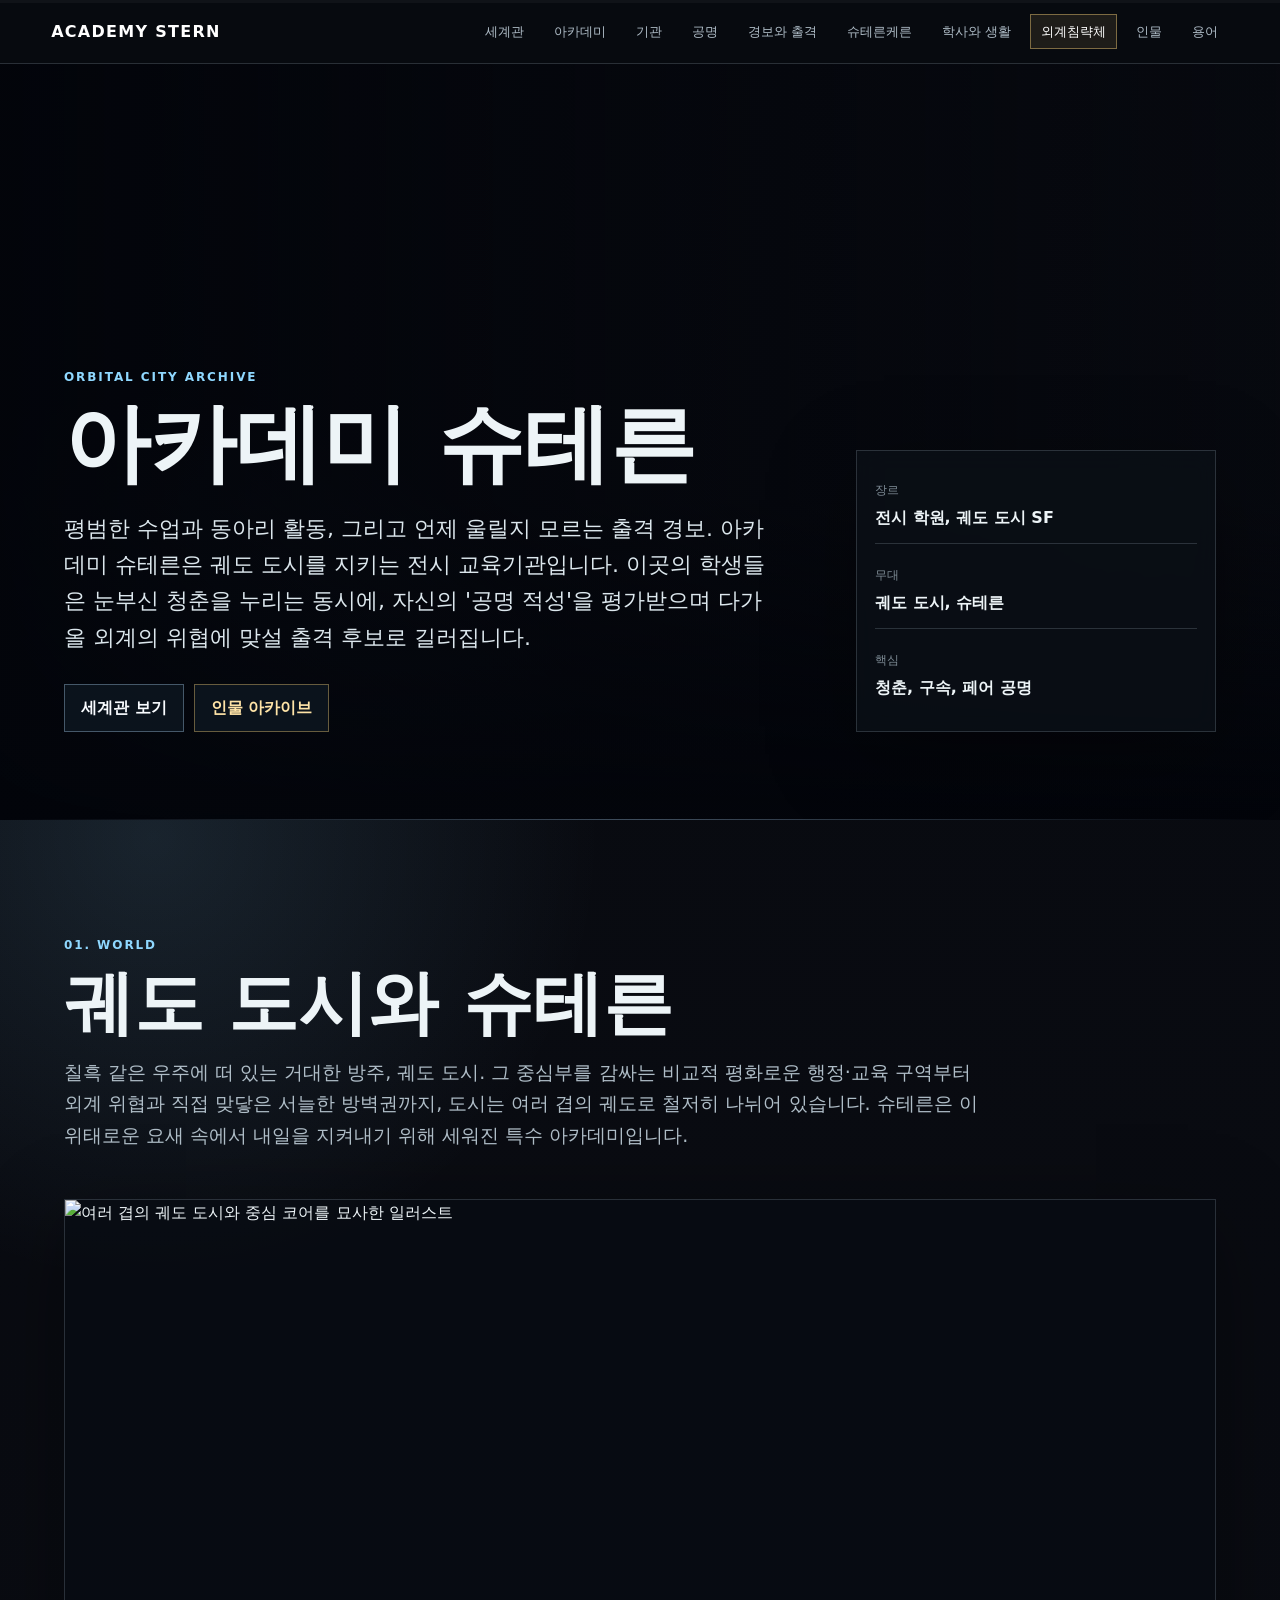
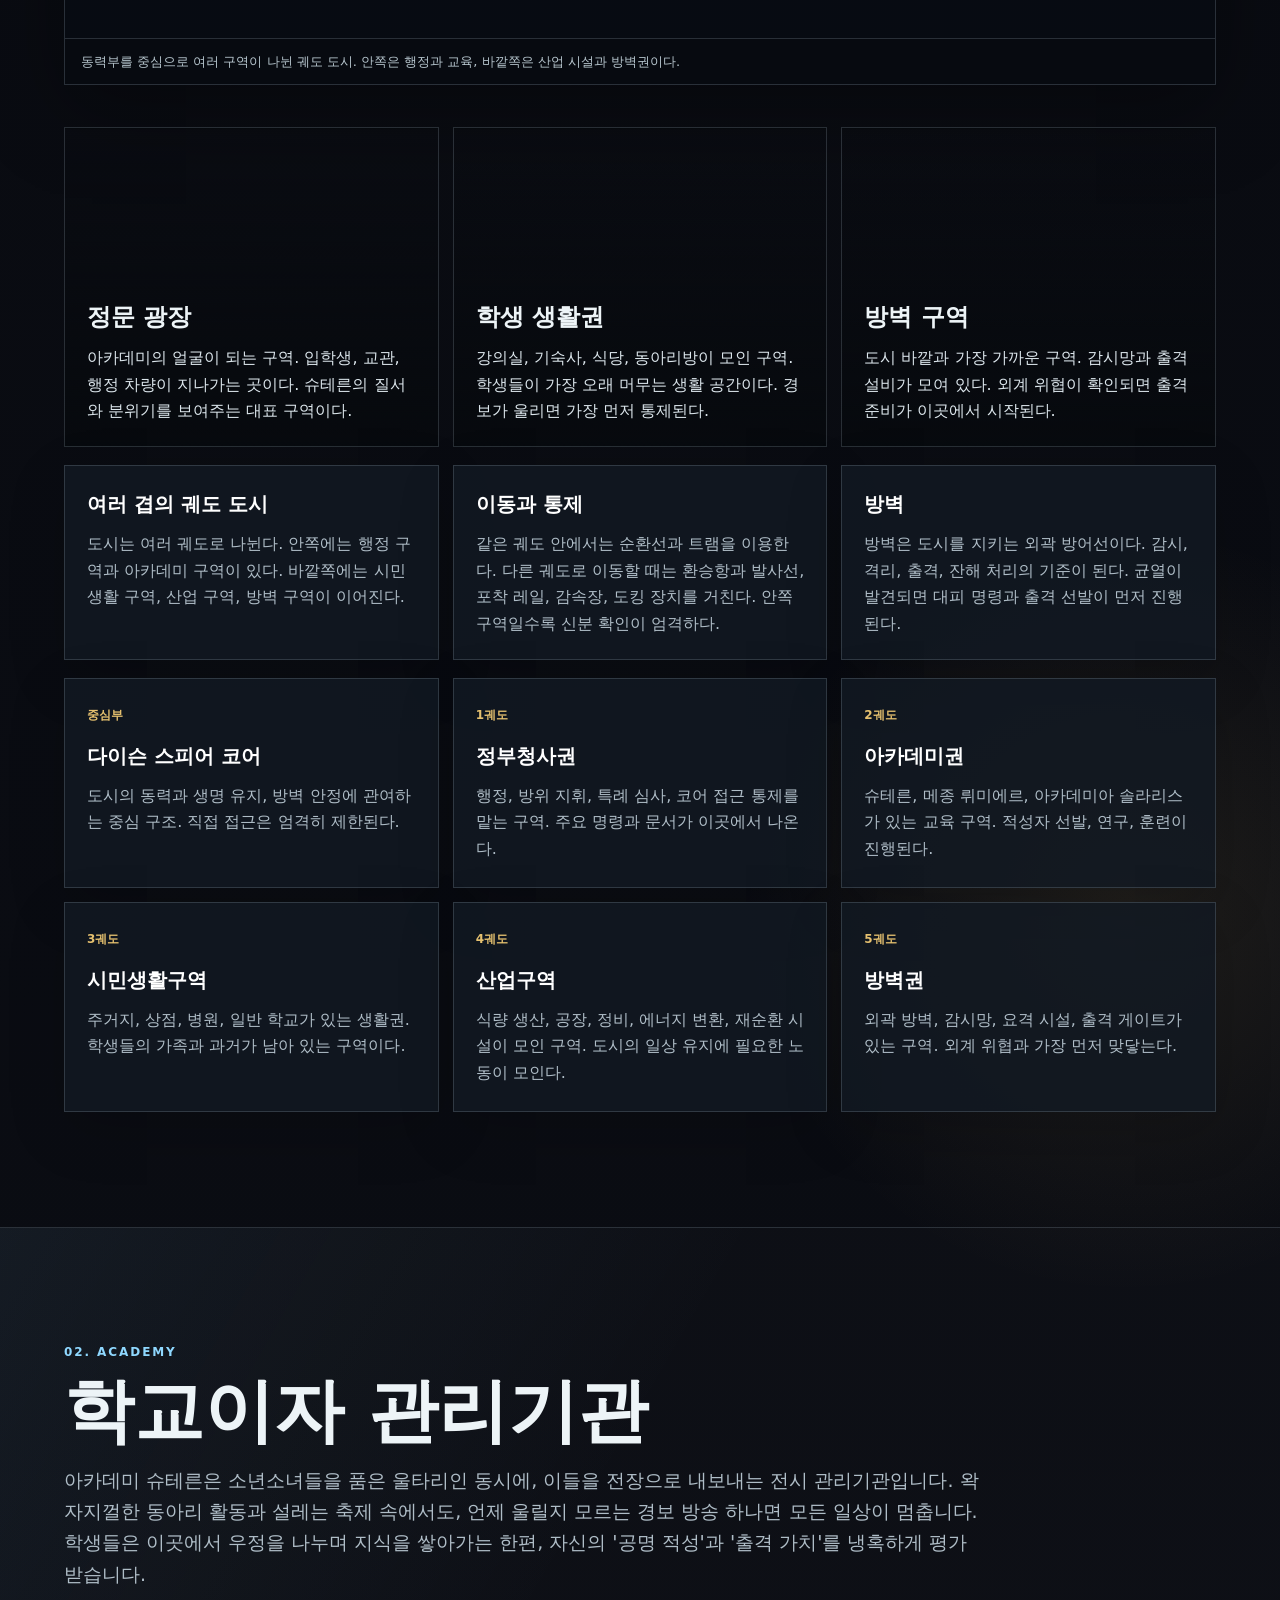
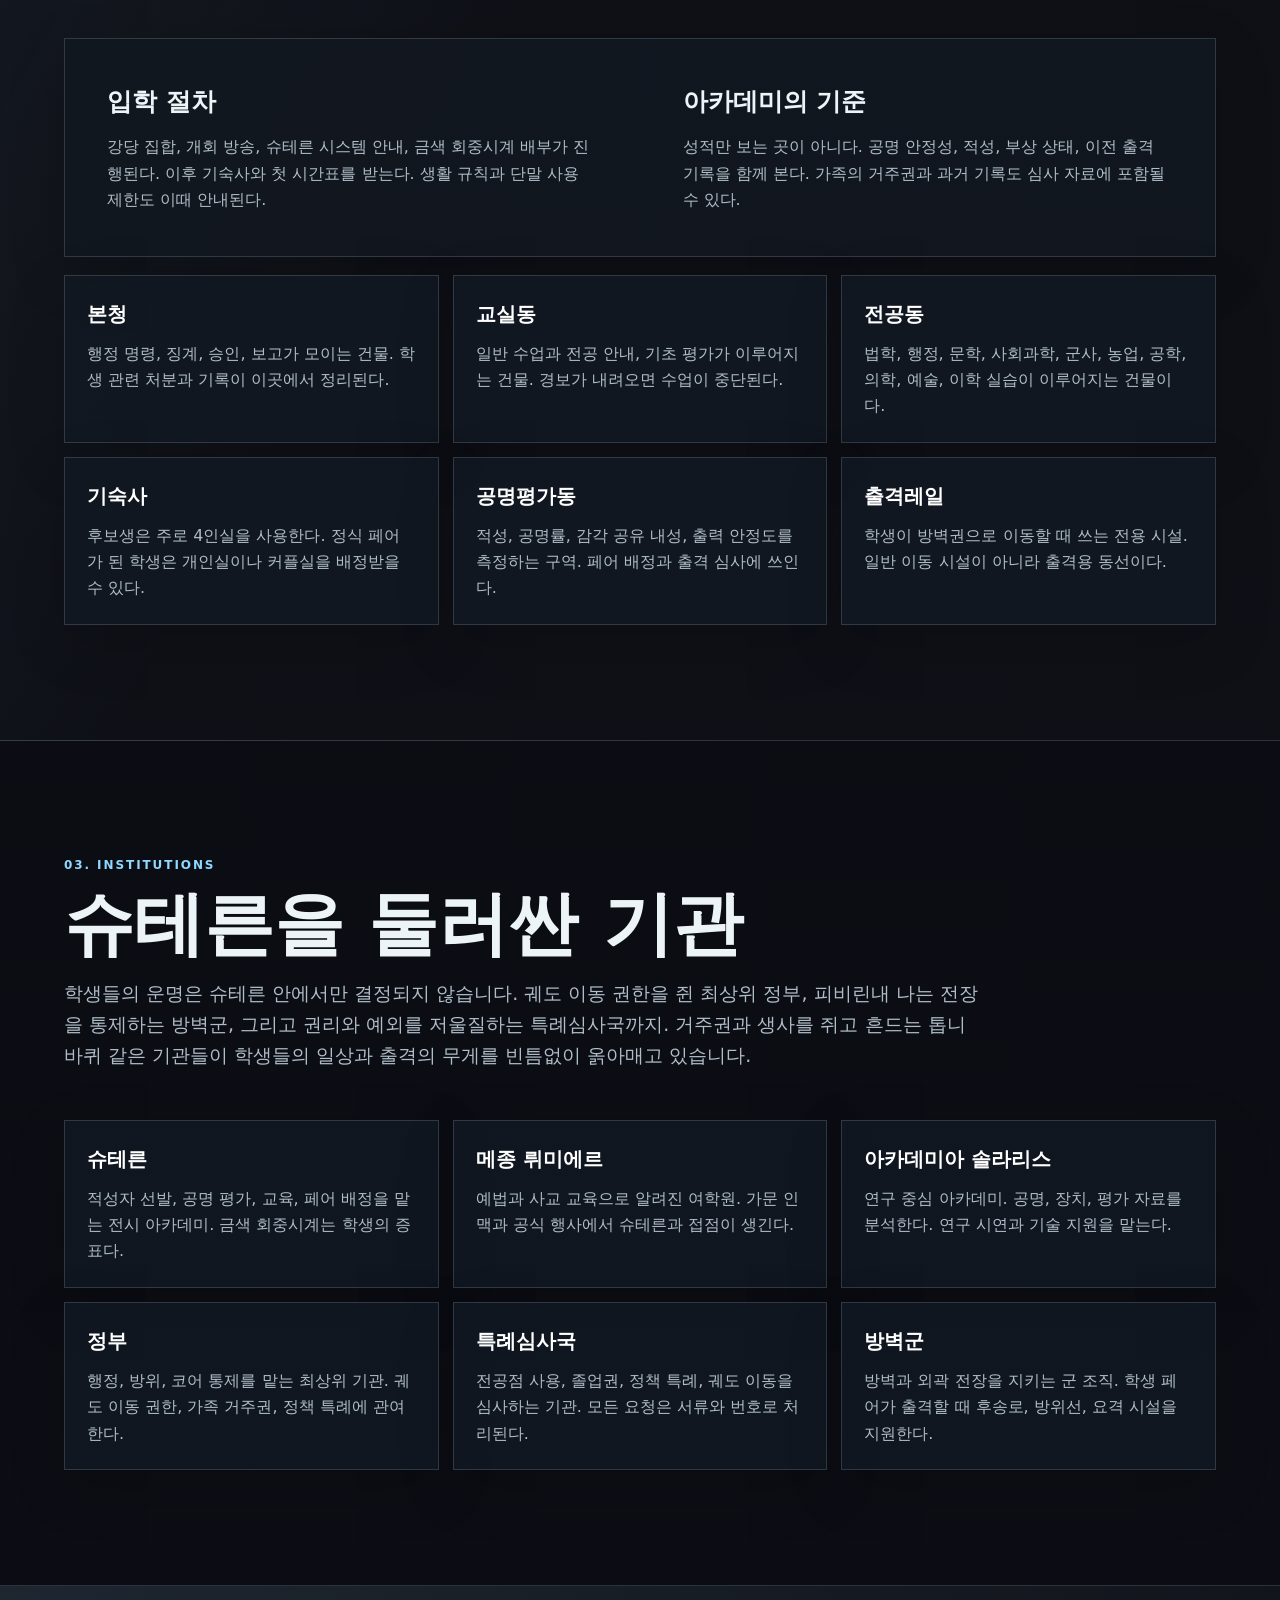
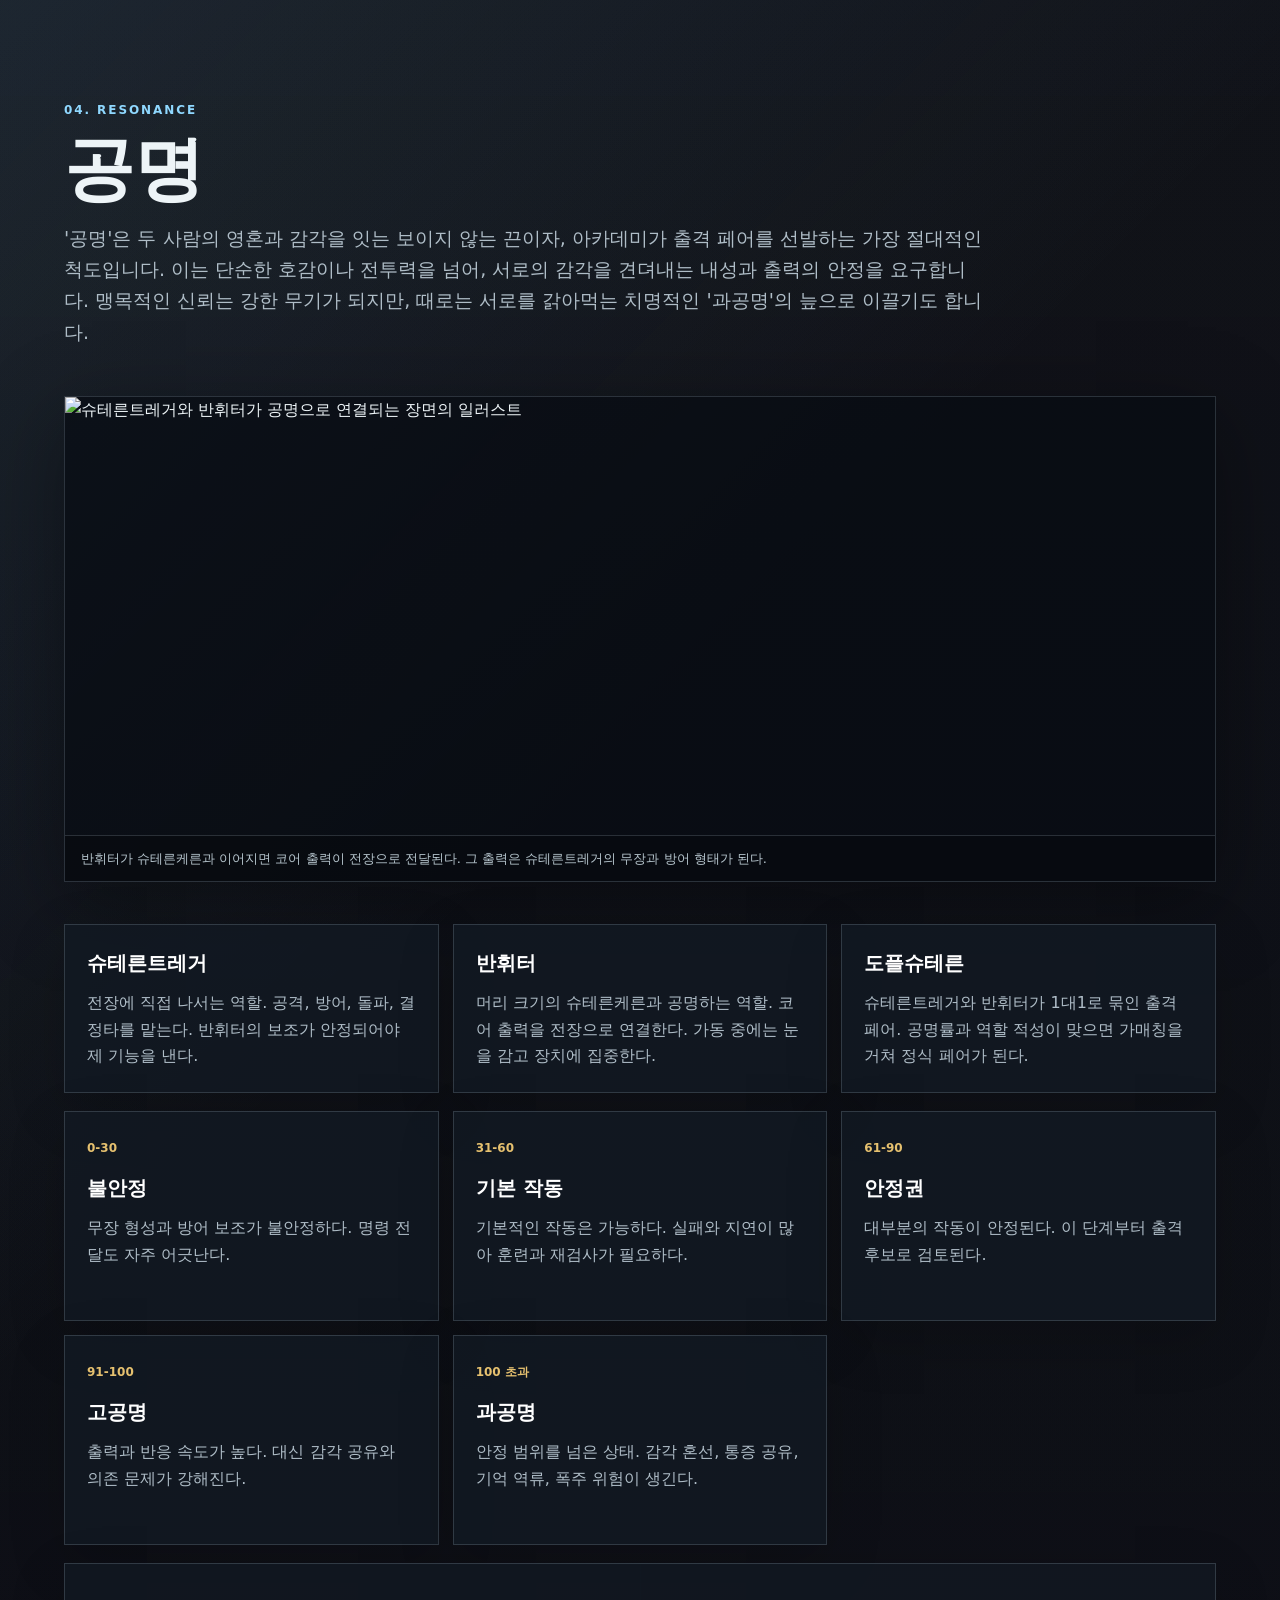
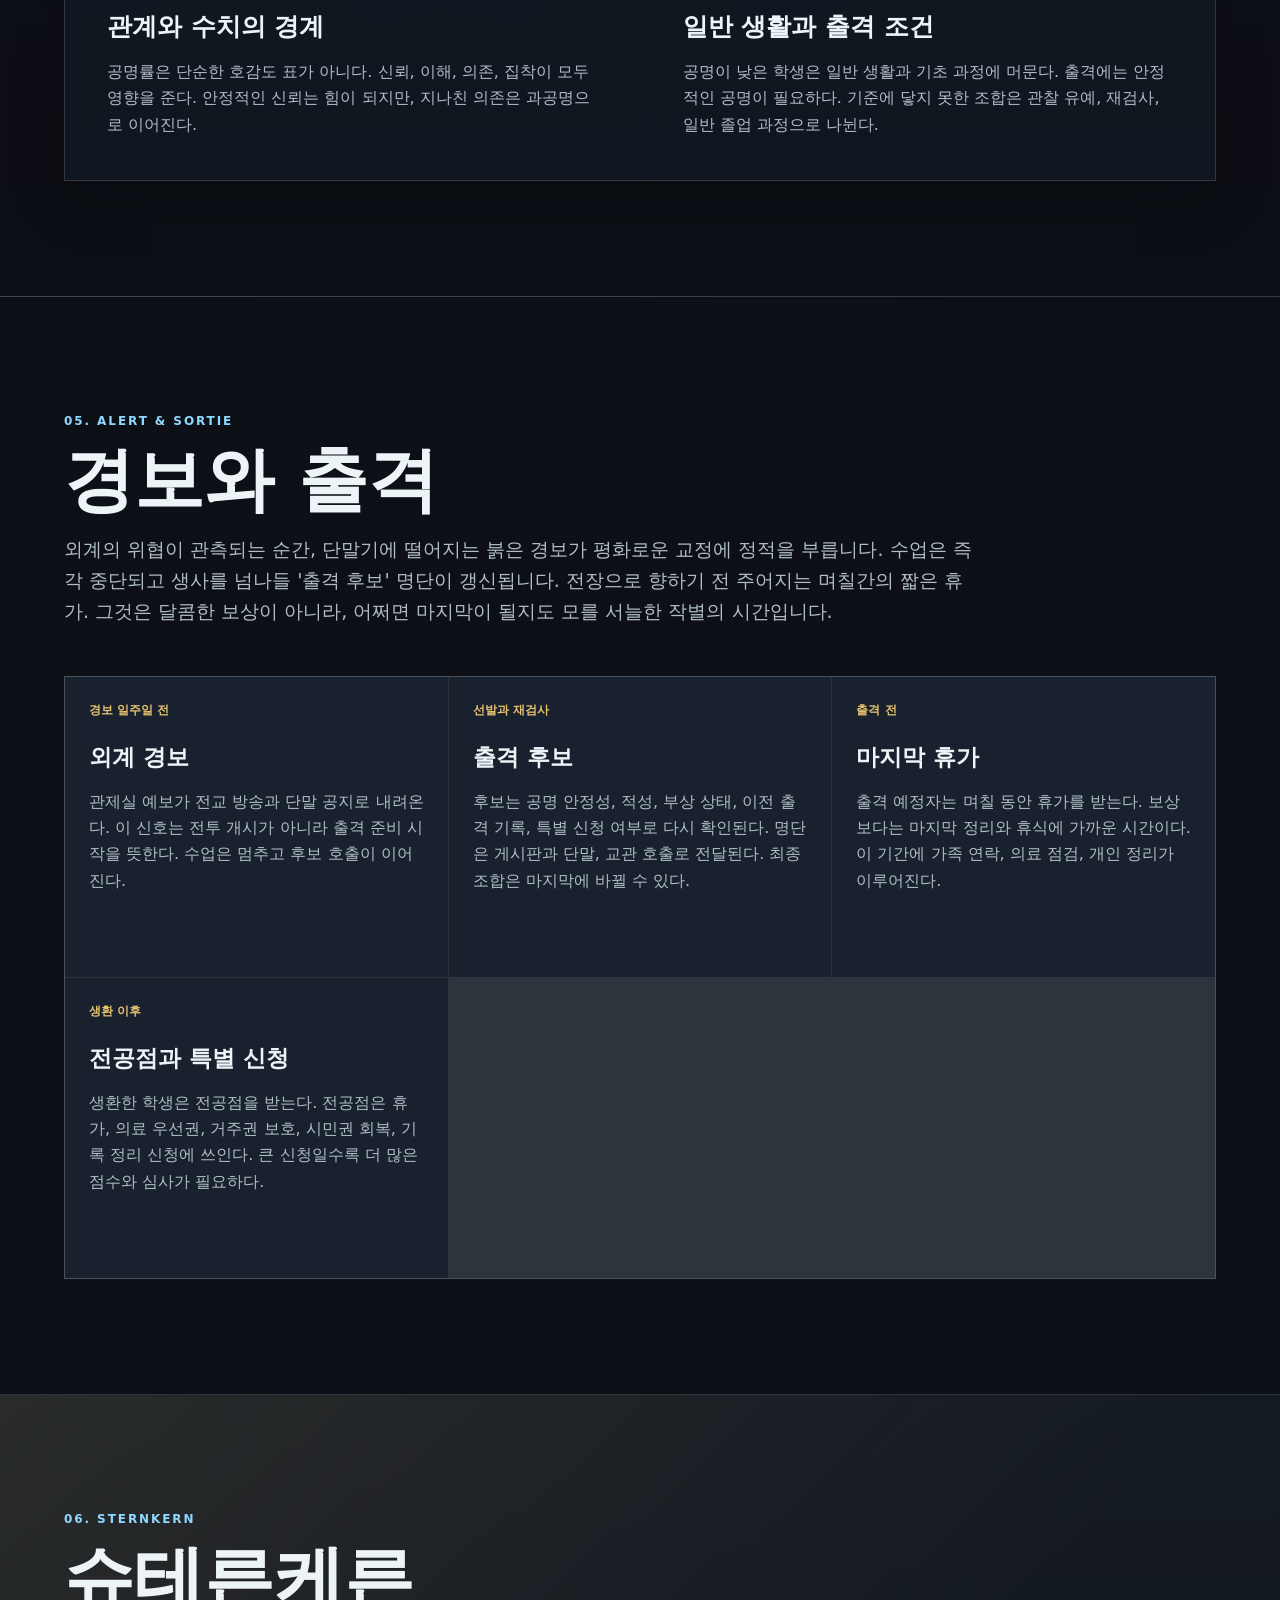
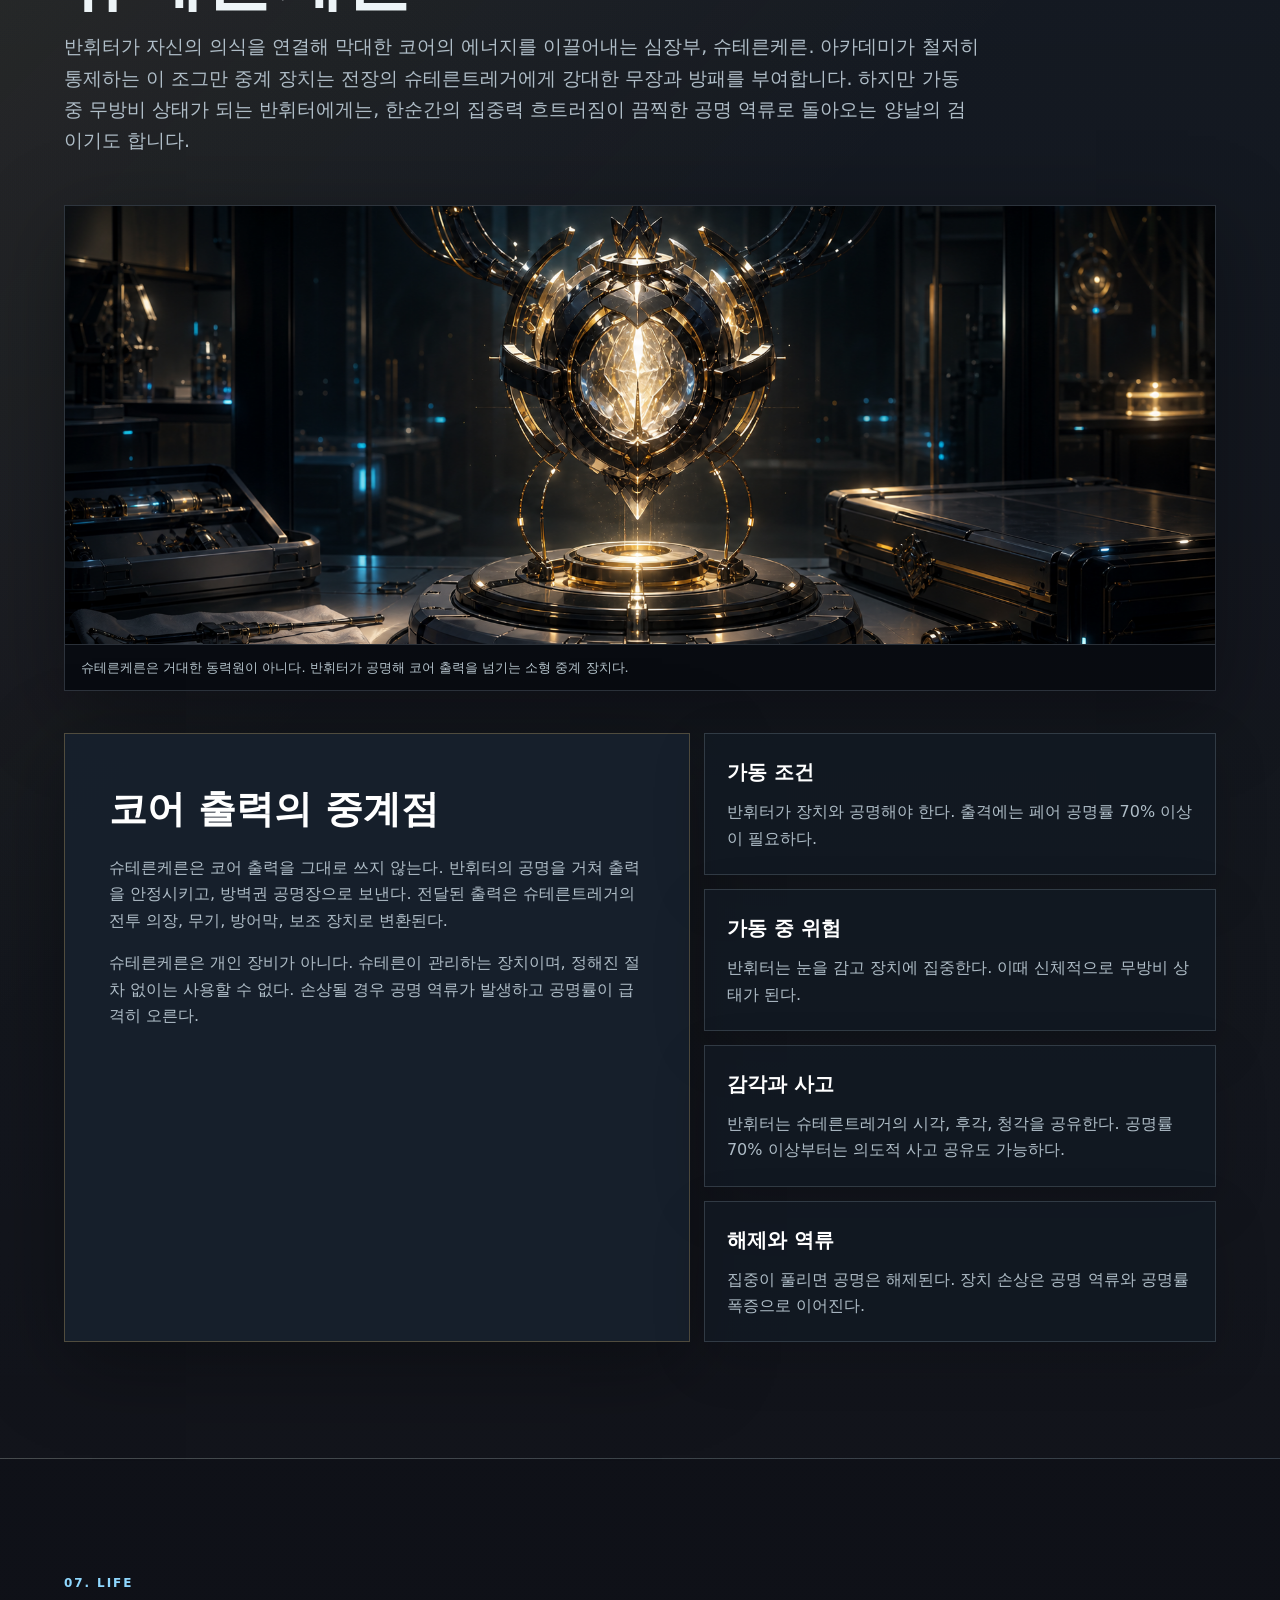
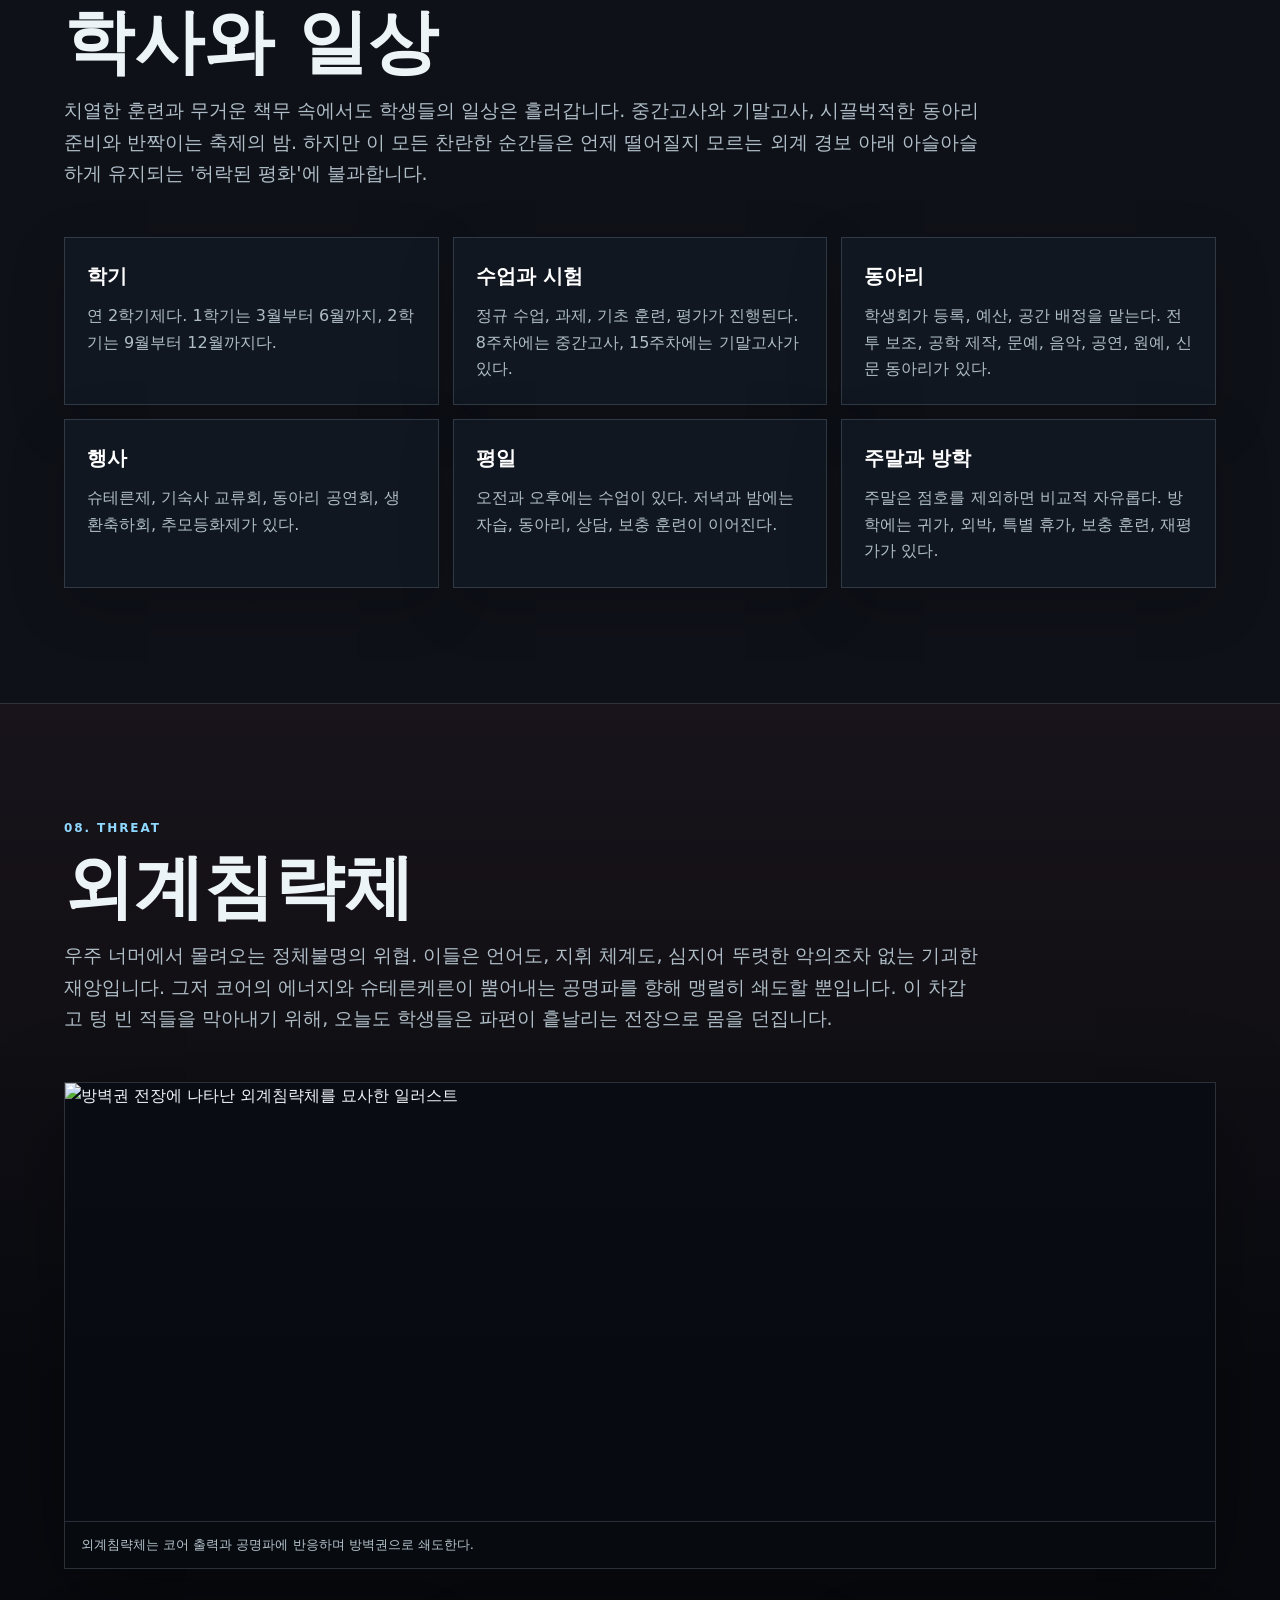
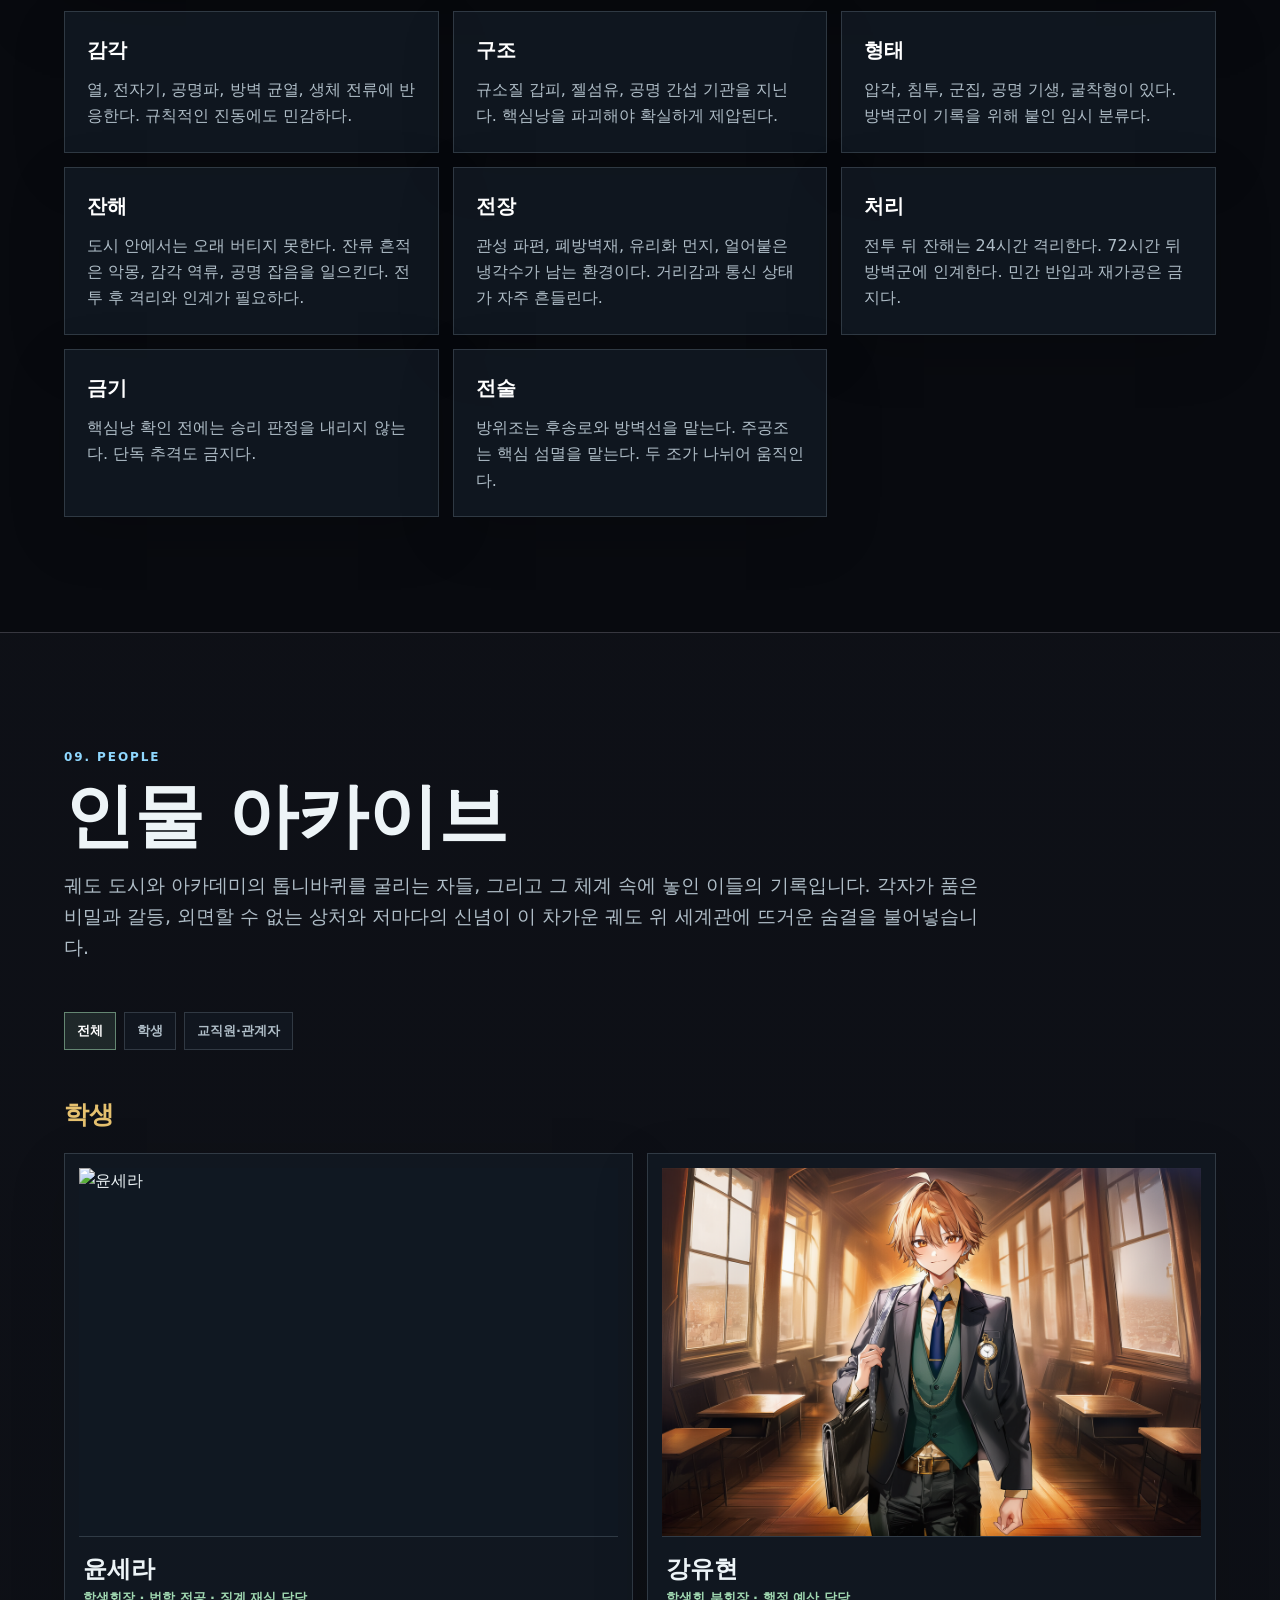
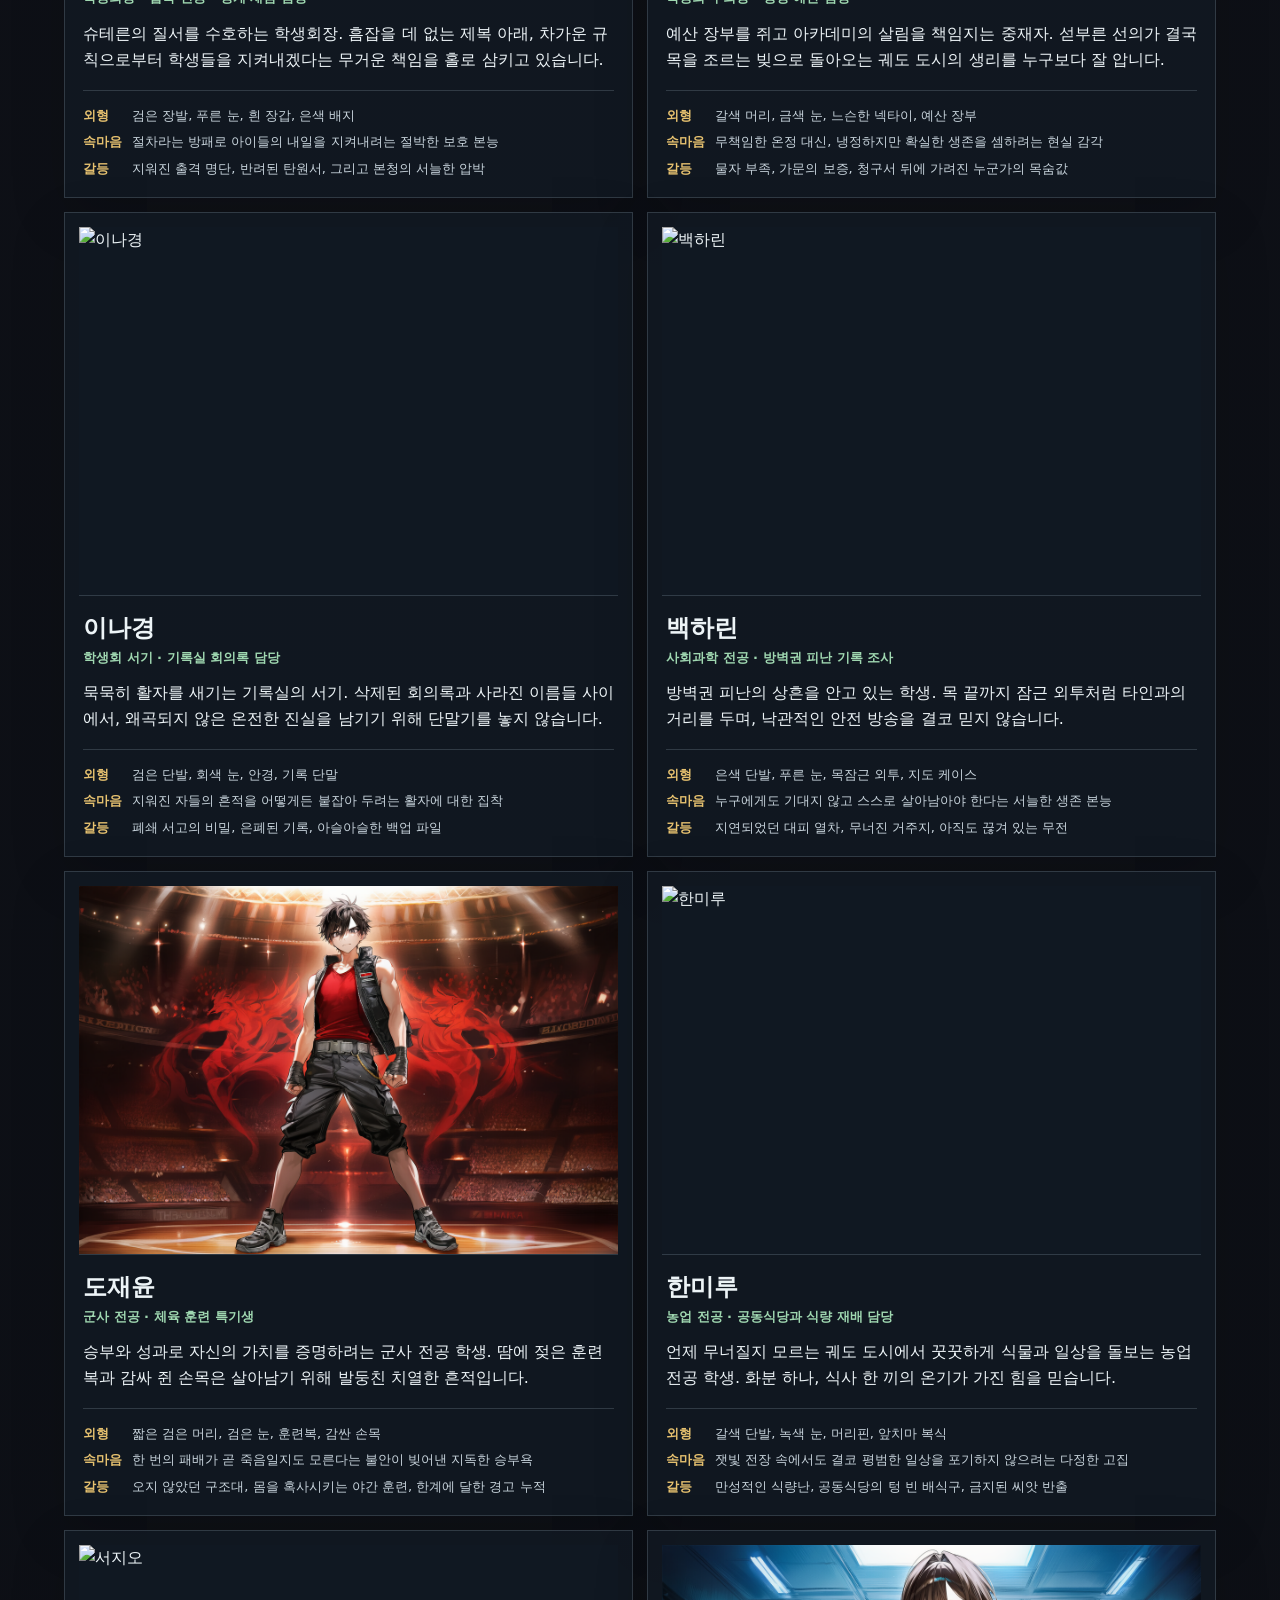
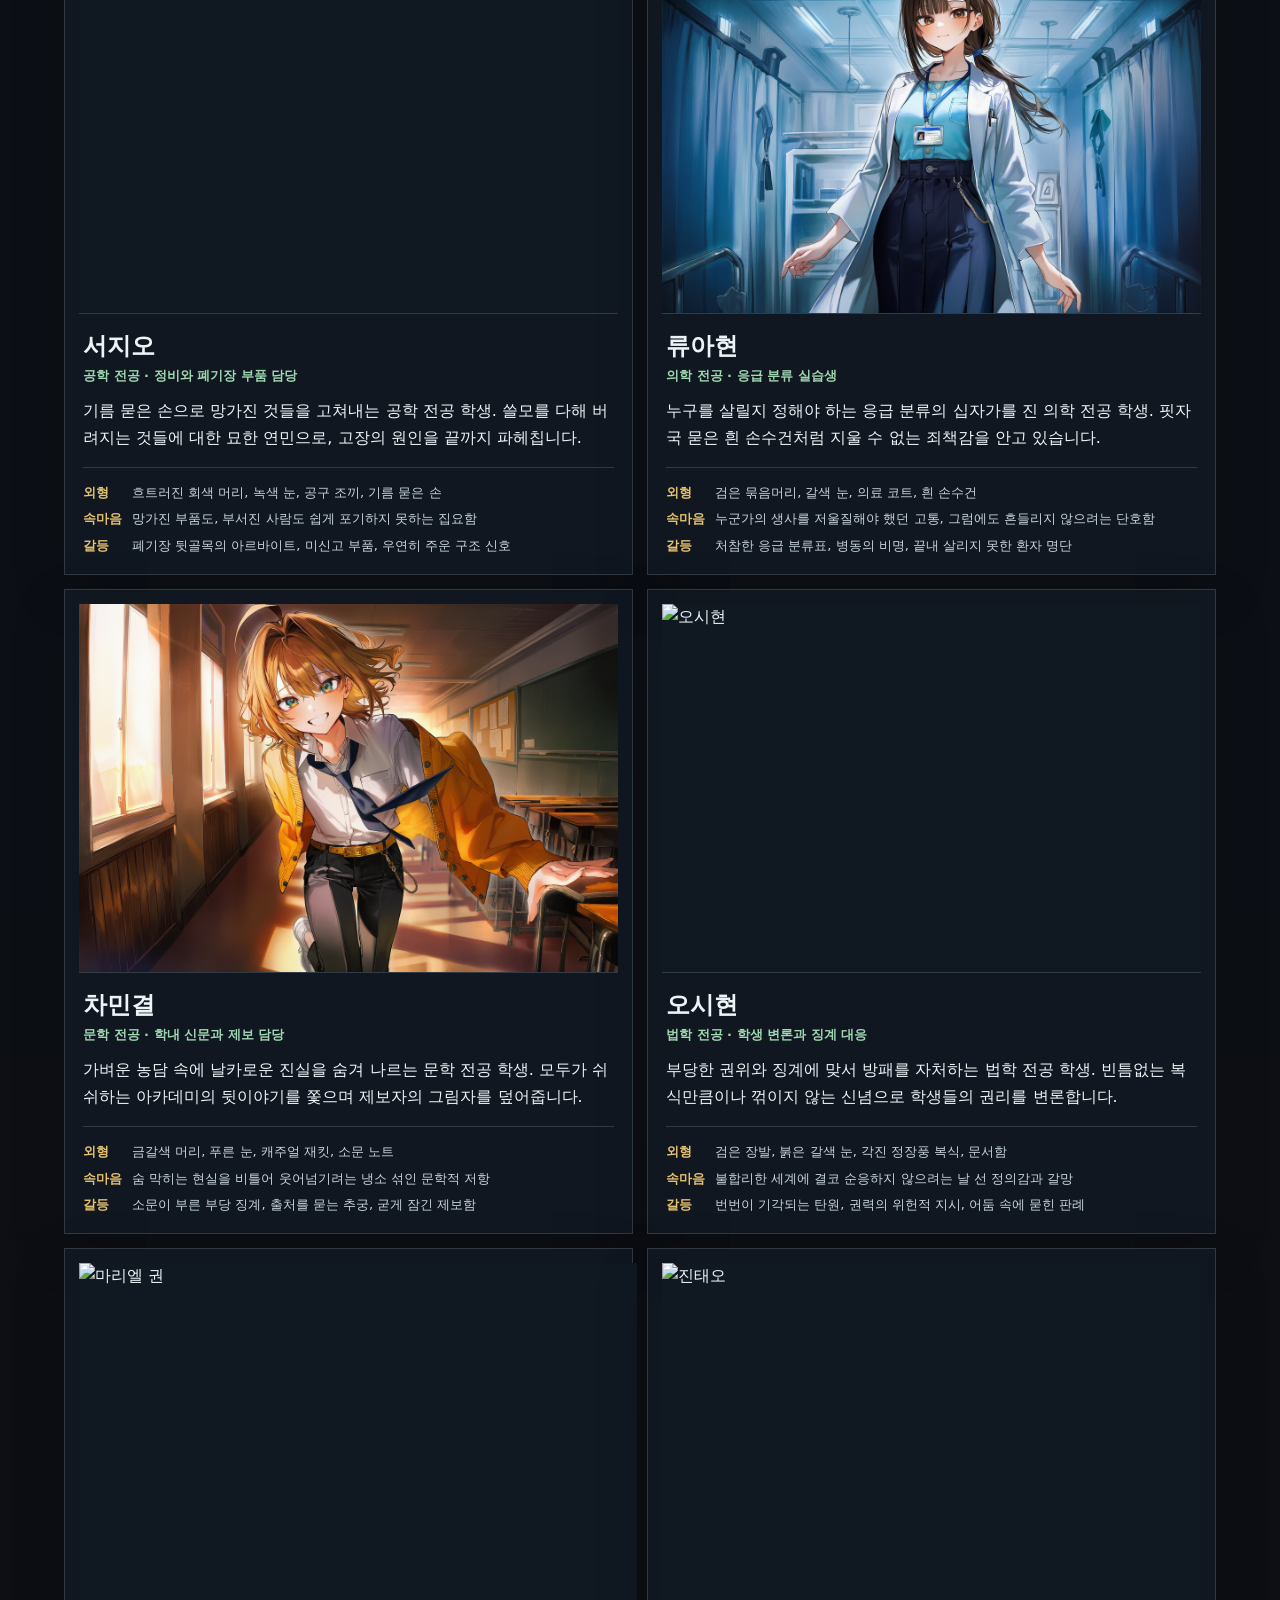
==== index.html @ 578e4c0e "Prepare Academy Stern archive for GitHub Pages" ====
﻿<!doctype html>
<html lang="ko">
<head>
  <meta charset="utf-8">
  <meta name="viewport" content="width=device-width, initial-scale=1">
  <title>Academy Stern 소개 아카이브</title>
  <meta name="description" content="별이 내리는 궤도 도시, 아카데미 슈테른. 눈부신 청춘의 일상과 가혹한 출격 임무가 교차하는 소년소녀들의 전시 학원 세계관 아카이브.">
  <link rel="stylesheet" href="styles.css">
  <script src="scripts.js" defer></script>
</head>
<body>
  <a class="skip-link" href="#world">본문으로 이동</a>
  <div class="scroll-progress" aria-hidden="true"><span></span></div>
  <div class="intro-effect" role="presentation" aria-hidden="true">
    <div class="intro-stars"></div>
    <div class="intro-core">
      <span class="intro-ring intro-ring-a"></span>
      <span class="intro-ring intro-ring-b"></span>
      <span class="intro-ring intro-ring-c"></span>
      <span class="intro-light"></span>
    </div>
    <div class="intro-title">
      <span>Academy Stern</span>
      <strong>Orbital City Archive</strong>
    </div>
    <button class="intro-skip" type="button">Skip</button>
  </div>
  <header class="site-header">
    <a class="brand" href="#top">Academy Stern</a>
    <nav class="nav" aria-label="주요 섹션">
      <a href="#world">세계관</a>
      <a href="#academy">아카데미</a>
      <a href="#institutions">기관</a>
      <a href="#resonance">공명</a>
      <a href="#system">경보와 출격</a>
      <a href="#sternkern">슈테른케른</a>
      <a href="#life">학사와 생활</a>
      <a href="#threat">외계침략체</a>
      <a href="#characters">인물</a>
      <a href="#glossary">용어</a>
    </nav>
  </header>

  <main id="top">
    <section class="hero">
      <div class="hero-media" aria-hidden="true"></div>
      <div class="hero-content">
        <p class="eyebrow">Orbital City Archive</p>
        <h1>아카데미 슈테른</h1>
        <p class="hero-copy">
          평범한 수업과 동아리 활동, 그리고 언제 울릴지 모르는 출격 경보.
          아카데미 슈테른은 궤도 도시를 지키는 전시 교육기관입니다.
          이곳의 학생들은 눈부신 청춘을 누리는 동시에, 자신의 '공명 적성'을 평가받으며 다가올 외계의 위협에 맞설 출격 후보로 길러집니다.
        </p>
        <div class="hero-actions" aria-label="빠른 이동">
          <a href="#world">세계관 보기</a>
          <a href="#characters">인물 아카이브</a>
        </div>
      </div>
      <aside class="hero-panel" aria-label="핵심 정보">
        <div>
          <span>장르</span>
          <strong>전시 학원, 궤도 도시 SF</strong>
        </div>
        <div>
          <span>무대</span>
          <strong>궤도 도시, 슈테른</strong>
        </div>
        <div>
          <span>핵심</span>
          <strong>청춘, 구속, 페어 공명</strong>
        </div>
      </aside>
    </section>

    <section id="world" class="section">
      <div class="section-head">
        <p class="eyebrow">01. World</p>
        <h2>궤도 도시와 슈테른</h2>
        <p>
          칠흑 같은 우주에 떠 있는 거대한 방주, 궤도 도시.
          그 중심부를 감싸는 비교적 평화로운 행정·교육 구역부터 외계 위협과 직접 맞닿은 서늘한 방벽권까지,
          도시는 여러 겹의 궤도로 철저히 나뉘어 있습니다.
          슈테른은 이 위태로운 요새 속에서 내일을 지켜내기 위해 세워진 특수 아카데미입니다.
        </p>
      </div>

      <figure class="section-visual">
        <img src="assets/orbital-city.png" alt="여러 겹의 궤도 도시와 중심 코어를 묘사한 일러스트">
        <figcaption>동력부를 중심으로 여러 구역이 나뉜 궤도 도시. 안쪽은 행정과 교육, 바깥쪽은 산업 시설과 방벽권이다.</figcaption>
      </figure>

      <div class="image-band">
        <article style="--bg:url('uploadSet/BG/1D.png')">
          <h3>정문 광장</h3>
          <p>아카데미의 얼굴이 되는 구역. 입학생, 교관, 행정 차량이 지나가는 곳이다. 슈테른의 질서와 분위기를 보여주는 대표 구역이다.</p>
        </article>
        <article style="--bg:url('uploadSet/BG/8D.png')">
          <h3>학생 생활권</h3>
          <p>강의실, 기숙사, 식당, 동아리방이 모인 구역. 학생들이 가장 오래 머무는 생활 공간이다. 경보가 울리면 가장 먼저 통제된다.</p>
        </article>
        <article style="--bg:url('uploadSet/BG/18N.png')">
          <h3>방벽 구역</h3>
          <p>도시 바깥과 가장 가까운 구역. 감시망과 출격 설비가 모여 있다. 외계 위협이 확인되면 출격 준비가 이곳에서 시작된다.</p>
        </article>
      </div>

      <div class="feature-grid">
        <article class="feature-card">
          <h3>여러 겹의 궤도 도시</h3>
          <p>
            도시는 여러 궤도로 나뉜다. 안쪽에는 행정 구역과 아카데미 구역이 있다.
            바깥쪽에는 시민 생활 구역, 산업 구역, 방벽 구역이 이어진다.
          </p>
        </article>
        <article class="feature-card">
          <h3>이동과 통제</h3>
          <p>
            같은 궤도 안에서는 순환선과 트램을 이용한다. 다른 궤도로 이동할 때는 환승항과 발사선,
            포착 레일, 감속장, 도킹 장치를 거친다. 안쪽 구역일수록 신분 확인이 엄격하다.
          </p>
        </article>
        <article class="feature-card">
          <h3>방벽</h3>
          <p>
            방벽은 도시를 지키는 외곽 방어선이다. 감시, 격리, 출격, 잔해 처리의 기준이 된다.
            균열이 발견되면 대피 명령과 출격 선발이 먼저 진행된다.
          </p>
        </article>
      </div>

      <div class="orbit-grid">
        <article><span>중심부</span><h3>다이슨 스피어 코어</h3><p>도시의 동력과 생명 유지, 방벽 안정에 관여하는 중심 구조. 직접 접근은 엄격히 제한된다.</p></article>
        <article><span>1궤도</span><h3>정부청사권</h3><p>행정, 방위 지휘, 특례 심사, 코어 접근 통제를 맡는 구역. 주요 명령과 문서가 이곳에서 나온다.</p></article>
        <article><span>2궤도</span><h3>아카데미권</h3><p>슈테른, 메종 뤼미에르, 아카데미아 솔라리스가 있는 교육 구역. 적성자 선발, 연구, 훈련이 진행된다.</p></article>
        <article><span>3궤도</span><h3>시민생활구역</h3><p>주거지, 상점, 병원, 일반 학교가 있는 생활권. 학생들의 가족과 과거가 남아 있는 구역이다.</p></article>
        <article><span>4궤도</span><h3>산업구역</h3><p>식량 생산, 공장, 정비, 에너지 변환, 재순환 시설이 모인 구역. 도시의 일상 유지에 필요한 노동이 모인다.</p></article>
        <article><span>5궤도</span><h3>방벽권</h3><p>외곽 방벽, 감시망, 요격 시설, 출격 게이트가 있는 구역. 외계 위협과 가장 먼저 맞닿는다.</p></article>
      </div>
    </section>

    <section id="academy" class="section split-section">
      <div class="section-head">
        <p class="eyebrow">02. Academy</p>
        <h2>학교이자 관리기관</h2>
        <p>
          아카데미 슈테른은 소년소녀들을 품은 울타리인 동시에, 이들을 전장으로 내보내는 전시 관리기관입니다.
          왁자지껄한 동아리 활동과 설레는 축제 속에서도, 언제 울릴지 모르는 경보 방송 하나면 모든 일상이 멈춥니다.
          학생들은 이곳에서 우정을 나누며 지식을 쌓아가는 한편, 자신의 '공명 적성'과 '출격 가치'를 냉혹하게 평가받습니다.
        </p>
      </div>
      <div class="wide-card">
        <div>
          <h3>입학 절차</h3>
          <p>
            강당 집합, 개회 방송, 슈테른 시스템 안내, 금색 회중시계 배부가 진행된다.
            이후 기숙사와 첫 시간표를 받는다. 생활 규칙과 단말 사용 제한도 이때 안내된다.
          </p>
        </div>
        <div>
          <h3>아카데미의 기준</h3>
          <p>
            성적만 보는 곳이 아니다. 공명 안정성, 적성, 부상 상태, 이전 출격 기록을 함께 본다.
            가족의 거주권과 과거 기록도 심사 자료에 포함될 수 있다.
          </p>
        </div>
      </div>

      <div class="facility-grid">
        <article><h3>본청</h3><p>행정 명령, 징계, 승인, 보고가 모이는 건물. 학생 관련 처분과 기록이 이곳에서 정리된다.</p></article>
        <article><h3>교실동</h3><p>일반 수업과 전공 안내, 기초 평가가 이루어지는 건물. 경보가 내려오면 수업이 중단된다.</p></article>
        <article><h3>전공동</h3><p>법학, 행정, 문학, 사회과학, 군사, 농업, 공학, 의학, 예술, 이학 실습이 이루어지는 건물이다.</p></article>
        <article><h3>기숙사</h3><p>후보생은 주로 4인실을 사용한다. 정식 페어가 된 학생은 개인실이나 커플실을 배정받을 수 있다.</p></article>
        <article><h3>공명평가동</h3><p>적성, 공명률, 감각 공유 내성, 출력 안정도를 측정하는 구역. 페어 배정과 출격 심사에 쓰인다.</p></article>
        <article><h3>출격레일</h3><p>학생이 방벽권으로 이동할 때 쓰는 전용 시설. 일반 이동 시설이 아니라 출격용 동선이다.</p></article>
      </div>
    </section>

    <section id="institutions" class="section">
      <div class="section-head">
        <p class="eyebrow">03. Institutions</p>
        <h2>슈테른을 둘러싼 기관</h2>
        <p>
          학생들의 운명은 슈테른 안에서만 결정되지 않습니다.
          궤도 이동 권한을 쥔 최상위 정부, 피비린내 나는 전장을 통제하는 방벽군,
          그리고 권리와 예외를 저울질하는 특례심사국까지.
          거주권과 생사를 쥐고 흔드는 톱니바퀴 같은 기관들이 학생들의 일상과 출격의 무게를 빈틈없이 옭아매고 있습니다.
        </p>
      </div>
      <div class="institution-grid">
        <article><h3>슈테른</h3><p>적성자 선발, 공명 평가, 교육, 페어 배정을 맡는 전시 아카데미. 금색 회중시계는 학생의 증표다.</p></article>
        <article><h3>메종 뤼미에르</h3><p>예법과 사교 교육으로 알려진 여학원. 가문 인맥과 공식 행사에서 슈테른과 접점이 생긴다.</p></article>
        <article><h3>아카데미아 솔라리스</h3><p>연구 중심 아카데미. 공명, 장치, 평가 자료를 분석한다. 연구 시연과 기술 지원을 맡는다.</p></article>
        <article><h3>정부</h3><p>행정, 방위, 코어 통제를 맡는 최상위 기관. 궤도 이동 권한, 가족 거주권, 정책 특례에 관여한다.</p></article>
        <article><h3>특례심사국</h3><p>전공점 사용, 졸업권, 정책 특례, 궤도 이동을 심사하는 기관. 모든 요청은 서류와 번호로 처리된다.</p></article>
        <article><h3>방벽군</h3><p>방벽과 외곽 전장을 지키는 군 조직. 학생 페어가 출격할 때 후송로, 방위선, 요격 시설을 지원한다.</p></article>
      </div>
    </section>

    <section id="resonance" class="section resonance-section">
      <div class="section-head">
        <p class="eyebrow">04. Resonance</p>
        <h2>공명</h2>
        <p>
          '공명'은 두 사람의 영혼과 감각을 잇는 보이지 않는 끈이자,
          아카데미가 출격 페어를 선발하는 가장 절대적인 척도입니다.
          이는 단순한 호감이나 전투력을 넘어, 서로의 감각을 견뎌내는 내성과 출력의 안정을 요구합니다.
          맹목적인 신뢰는 강한 무기가 되지만, 때로는 서로를 갉아먹는 치명적인 '과공명'의 늪으로 이끌기도 합니다.
        </p>
      </div>

      <figure class="section-visual">
        <img src="assets/resonance-pair.png" alt="슈테른트레거와 반휘터가 공명으로 연결되는 장면의 일러스트">
        <figcaption>반휘터가 슈테른케른과 이어지면 코어 출력이 전장으로 전달된다. 그 출력은 슈테른트레거의 무장과 방어 형태가 된다.</figcaption>
      </figure>

      <div class="pair-grid">
        <article><h3>슈테른트레거</h3><p>전장에 직접 나서는 역할. 공격, 방어, 돌파, 결정타를 맡는다. 반휘터의 보조가 안정되어야 제 기능을 낸다.</p></article>
        <article><h3>반휘터</h3><p>머리 크기의 슈테른케른과 공명하는 역할. 코어 출력을 전장으로 연결한다. 가동 중에는 눈을 감고 장치에 집중한다.</p></article>
        <article><h3>도플슈테른</h3><p>슈테른트레거와 반휘터가 1대1로 묶인 출격 페어. 공명률과 역할 적성이 맞으면 가매칭을 거쳐 정식 페어가 된다.</p></article>
      </div>

      <div class="resonance-scale">
        <article><span>0-30</span><h3>불안정</h3><p>무장 형성과 방어 보조가 불안정하다. 명령 전달도 자주 어긋난다.</p></article>
        <article><span>31-60</span><h3>기본 작동</h3><p>기본적인 작동은 가능하다. 실패와 지연이 많아 훈련과 재검사가 필요하다.</p></article>
        <article><span>61-90</span><h3>안정권</h3><p>대부분의 작동이 안정된다. 이 단계부터 출격 후보로 검토된다.</p></article>
        <article><span>91-100</span><h3>고공명</h3><p>출력과 반응 속도가 높다. 대신 감각 공유와 의존 문제가 강해진다.</p></article>
        <article><span>100 초과</span><h3>과공명</h3><p>안정 범위를 넘은 상태. 감각 혼선, 통증 공유, 기억 역류, 폭주 위험이 생긴다.</p></article>
      </div>

      <div class="wide-card resonance-note">
        <div>
          <h3>관계와 수치의 경계</h3>
          <p>
            공명률은 단순한 호감도 표가 아니다. 신뢰, 이해, 의존, 집착이 모두 영향을 준다.
            안정적인 신뢰는 힘이 되지만, 지나친 의존은 과공명으로 이어진다.
          </p>
        </div>
        <div>
          <h3>일반 생활과 출격 조건</h3>
          <p>
            공명이 낮은 학생은 일반 생활과 기초 과정에 머문다. 출격에는 안정적인 공명이 필요하다.
            기준에 닿지 못한 조합은 관찰 유예, 재검사, 일반 졸업 과정으로 나뉜다.
          </p>
        </div>
      </div>
    </section>

    <section id="system" class="section">
      <div class="section-head">
        <p class="eyebrow">05. Alert & Sortie</p>
        <h2>경보와 출격</h2>
        <p>
          외계의 위협이 관측되는 순간, 단말기에 떨어지는 붉은 경보가 평화로운 교정에 정적을 부릅니다.
          수업은 즉각 중단되고 생사를 넘나들 '출격 후보' 명단이 갱신됩니다.
          전장으로 향하기 전 주어지는 며칠간의 짧은 휴가.
          그것은 달콤한 보상이 아니라, 어쩌면 마지막이 될지도 모를 서늘한 작별의 시간입니다.
        </p>
      </div>

      <div class="timeline">
        <article>
          <span>경보 일주일 전</span>
          <h3>외계 경보</h3>
          <p>
            관제실 예보가 전교 방송과 단말 공지로 내려온다.
            이 신호는 전투 개시가 아니라 출격 준비 시작을 뜻한다.
            수업은 멈추고 후보 호출이 이어진다.
          </p>
        </article>
        <article>
          <span>선발과 재검사</span>
          <h3>출격 후보</h3>
          <p>
            후보는 공명 안정성, 적성, 부상 상태, 이전 출격 기록, 특별 신청 여부로 다시 확인된다.
            명단은 게시판과 단말, 교관 호출로 전달된다.
            최종 조합은 마지막에 바뀔 수 있다.
          </p>
        </article>
        <article>
          <span>출격 전</span>
          <h3>마지막 휴가</h3>
          <p>
            출격 예정자는 며칠 동안 휴가를 받는다.
            보상보다는 마지막 정리와 휴식에 가까운 시간이다.
            이 기간에 가족 연락, 의료 점검, 개인 정리가 이루어진다.
          </p>
        </article>
        <article>
          <span>생환 이후</span>
          <h3>전공점과 특별 신청</h3>
          <p>
            생환한 학생은 전공점을 받는다.
            전공점은 휴가, 의료 우선권, 거주권 보호, 시민권 회복, 기록 정리 신청에 쓰인다.
            큰 신청일수록 더 많은 점수와 심사가 필요하다.
          </p>
        </article>
      </div>
    </section>

    <section id="sternkern" class="section sternkern-section">
      <div class="section-head">
        <p class="eyebrow">06. Sternkern</p>
        <h2>슈테른케른</h2>
        <p>
          반휘터가 자신의 의식을 연결해 막대한 코어의 에너지를 이끌어내는 심장부, 슈테른케른.
          아카데미가 철저히 통제하는 이 조그만 중계 장치는 전장의 슈테른트레거에게 강대한 무장과 방패를 부여합니다.
          하지만 가동 중 무방비 상태가 되는 반휘터에게는, 한순간의 집중력 흐트러짐이 끔찍한 공명 역류로 돌아오는 양날의 검이기도 합니다.
        </p>
      </div>
      <figure class="section-visual">
        <img src="assets/sternkern-device.png" alt="머리 크기의 슈테른케른 중계 장치를 묘사한 일러스트">
        <figcaption>슈테른케른은 거대한 동력원이 아니다. 반휘터가 공명해 코어 출력을 넘기는 소형 중계 장치다.</figcaption>
      </figure>
      <div class="kern-layout">
        <article class="kern-main">
          <h3>코어 출력의 중계점</h3>
          <p>
            슈테른케른은 코어 출력을 그대로 쓰지 않는다.
            반휘터의 공명을 거쳐 출력을 안정시키고, 방벽권 공명장으로 보낸다.
            전달된 출력은 슈테른트레거의 전투 의장, 무기, 방어막, 보조 장치로 변환된다.
          </p>
          <p>
            슈테른케른은 개인 장비가 아니다.
            슈테른이 관리하는 장치이며, 정해진 절차 없이는 사용할 수 없다.
            손상될 경우 공명 역류가 발생하고 공명률이 급격히 오른다.
          </p>
        </article>
        <div class="kern-points">
          <article><h3>가동 조건</h3><p>반휘터가 장치와 공명해야 한다. 출격에는 페어 공명률 70% 이상이 필요하다.</p></article>
          <article><h3>가동 중 위험</h3><p>반휘터는 눈을 감고 장치에 집중한다. 이때 신체적으로 무방비 상태가 된다.</p></article>
          <article><h3>감각과 사고</h3><p>반휘터는 슈테른트레거의 시각, 후각, 청각을 공유한다. 공명률 70% 이상부터는 의도적 사고 공유도 가능하다.</p></article>
          <article><h3>해제와 역류</h3><p>집중이 풀리면 공명은 해제된다. 장치 손상은 공명 역류와 공명률 폭증으로 이어진다.</p></article>
        </div>
      </div>
    </section>

    <section id="life" class="section">
      <div class="section-head">
        <p class="eyebrow">07. Life</p>
        <h2>학사와 일상</h2>
        <p>
          치열한 훈련과 무거운 책무 속에서도 학생들의 일상은 흘러갑니다.
          중간고사와 기말고사, 시끌벅적한 동아리 준비와 반짝이는 축제의 밤.
          하지만 이 모든 찬란한 순간들은 언제 떨어질지 모르는 외계 경보 아래 아슬아슬하게 유지되는 '허락된 평화'에 불과합니다.
        </p>
      </div>
      <div class="calendar-grid">
        <article>
          <h3>학기</h3>
          <p>연 2학기제다. 1학기는 3월부터 6월까지, 2학기는 9월부터 12월까지다.</p>
        </article>
        <article>
          <h3>수업과 시험</h3>
          <p>정규 수업, 과제, 기초 훈련, 평가가 진행된다. 8주차에는 중간고사, 15주차에는 기말고사가 있다.</p>
        </article>
        <article>
          <h3>동아리</h3>
          <p>학생회가 등록, 예산, 공간 배정을 맡는다. 전투 보조, 공학 제작, 문예, 음악, 공연, 원예, 신문 동아리가 있다.</p>
        </article>
        <article>
          <h3>행사</h3>
          <p>슈테른제, 기숙사 교류회, 동아리 공연회, 생환축하회, 추모등화제가 있다.</p>
        </article>
        <article>
          <h3>평일</h3>
          <p>오전과 오후에는 수업이 있다. 저녁과 밤에는 자습, 동아리, 상담, 보충 훈련이 이어진다.</p>
        </article>
        <article>
          <h3>주말과 방학</h3>
          <p>주말은 점호를 제외하면 비교적 자유롭다. 방학에는 귀가, 외박, 특별 휴가, 보충 훈련, 재평가가 있다.</p>
        </article>
      </div>
    </section>

    <section id="threat" class="section threat-section">
      <div class="section-head">
        <p class="eyebrow">08. Threat</p>
        <h2>외계침략체</h2>
        <p>
          우주 너머에서 몰려오는 정체불명의 위협.
          이들은 언어도, 지휘 체계도, 심지어 뚜렷한 악의조차 없는 기괴한 재앙입니다.
          그저 코어의 에너지와 슈테른케른이 뿜어내는 공명파를 향해 맹렬히 쇄도할 뿐입니다.
          이 차갑고 텅 빈 적들을 막아내기 위해, 오늘도 학생들은 파편이 흩날리는 전장으로 몸을 던집니다.
        </p>
      </div>

      <figure class="section-visual">
        <img src="assets/alien-invader.png" alt="방벽권 전장에 나타난 외계침략체를 묘사한 일러스트">
        <figcaption>외계침략체는 코어 출력과 공명파에 반응하며 방벽권으로 쇄도한다.</figcaption>
      </figure>

      <div class="threat-grid">
        <article>
          <h3>감각</h3>
          <p>열, 전자기, 공명파, 방벽 균열, 생체 전류에 반응한다. 규칙적인 진동에도 민감하다.</p>
        </article>
        <article>
          <h3>구조</h3>
          <p>규소질 갑피, 젤섬유, 공명 간섭 기관을 지닌다. 핵심낭을 파괴해야 확실하게 제압된다.</p>
        </article>
        <article>
          <h3>형태</h3>
          <p>압각, 침투, 군집, 공명 기생, 굴착형이 있다. 방벽군이 기록을 위해 붙인 임시 분류다.</p>
        </article>
        <article>
          <h3>잔해</h3>
          <p>도시 안에서는 오래 버티지 못한다. 잔류 흔적은 악몽, 감각 역류, 공명 잡음을 일으킨다. 전투 후 격리와 인계가 필요하다.</p>
        </article>
        <article>
          <h3>전장</h3>
          <p>관성 파편, 폐방벽재, 유리화 먼지, 얼어붙은 냉각수가 남는 환경이다. 거리감과 통신 상태가 자주 흔들린다.</p>
        </article>
        <article>
          <h3>처리</h3>
          <p>전투 뒤 잔해는 24시간 격리한다. 72시간 뒤 방벽군에 인계한다. 민간 반입과 재가공은 금지다.</p>
        </article>
        <article>
          <h3>금기</h3>
          <p>핵심낭 확인 전에는 승리 판정을 내리지 않는다. 단독 추격도 금지다.</p>
        </article>
        <article>
          <h3>전술</h3>
          <p>방위조는 후송로와 방벽선을 맡는다. 주공조는 핵심 섬멸을 맡는다. 두 조가 나뉘어 움직인다.</p>
        </article>
      </div>
    </section>

    <section id="characters" class="section">
      <div class="section-head">
        <p class="eyebrow">09. People</p>
        <h2>인물 아카이브</h2>
        <p>
          궤도 도시와 아카데미의 톱니바퀴를 굴리는 자들, 그리고 그 체계 속에 놓인 이들의 기록입니다.
          각자가 품은 비밀과 갈등, 외면할 수 없는 상처와 저마다의 신념이
          이 차가운 궤도 위 세계관에 뜨거운 숨결을 불어넣습니다.
        </p>
      </div>

      <div class="character-tools" aria-label="인물 분류">
        <button type="button" class="is-active" data-character-filter="all" aria-pressed="true">전체</button>
        <button type="button" data-character-filter="student" aria-pressed="false">학생</button>
        <button type="button" data-character-filter="staff" aria-pressed="false">교직원·관계자</button>
      </div>

      <h3 class="group-title" data-character-heading="student">학생</h3>
      <div class="character-grid" data-character-group="student">
        <article class="character-card">
          <img src="uploadSet/S01.png" alt="윤세라" loading="lazy">
          <div><h4>윤세라</h4><p class="role">학생회장 · 법학 전공 · 징계 재심 담당</p><p>슈테른의 질서를 수호하는 학생회장. 흠잡을 데 없는 제복 아래, 차가운 규칙으로부터 학생들을 지켜내겠다는 무거운 책임을 홀로 삼키고 있습니다.</p><dl class="profile-facts"><dt>외형</dt><dd>검은 장발, 푸른 눈, 흰 장갑, 은색 배지</dd><dt>속마음</dt><dd>절차라는 방패로 아이들의 내일을 지켜내려는 절박한 보호 본능</dd><dt>갈등</dt><dd>지워진 출격 명단, 반려된 탄원서, 그리고 본청의 서늘한 압박</dd></dl></div>
        </article>
        <article class="character-card">
          <img src="uploadSet/S02.png" alt="강유현" loading="lazy">
          <div><h4>강유현</h4><p class="role">학생회 부회장 · 행정 예산 담당</p><p>예산 장부를 쥐고 아카데미의 살림을 책임지는 중재자. 섣부른 선의가 결국 목을 조르는 빚으로 돌아오는 궤도 도시의 생리를 누구보다 잘 압니다.</p><dl class="profile-facts"><dt>외형</dt><dd>갈색 머리, 금색 눈, 느슨한 넥타이, 예산 장부</dd><dt>속마음</dt><dd>무책임한 온정 대신, 냉정하지만 확실한 생존을 셈하려는 현실 감각</dd><dt>갈등</dt><dd>물자 부족, 가문의 보증, 청구서 뒤에 가려진 누군가의 목숨값</dd></dl></div>
        </article>
        <article class="character-card">
          <img src="uploadSet/S03.png" alt="이나경" loading="lazy">
          <div><h4>이나경</h4><p class="role">학생회 서기 · 기록실 회의록 담당</p><p>묵묵히 활자를 새기는 기록실의 서기. 삭제된 회의록과 사라진 이름들 사이에서, 왜곡되지 않은 온전한 진실을 남기기 위해 단말기를 놓지 않습니다.</p><dl class="profile-facts"><dt>외형</dt><dd>검은 단발, 회색 눈, 안경, 기록 단말</dd><dt>속마음</dt><dd>지워진 자들의 흔적을 어떻게든 붙잡아 두려는 활자에 대한 집착</dd><dt>갈등</dt><dd>폐쇄 서고의 비밀, 은폐된 기록, 아슬아슬한 백업 파일</dd></dl></div>
        </article>
        <article class="character-card">
          <img src="uploadSet/S04.png" alt="백하린" loading="lazy">
          <div><h4>백하린</h4><p class="role">사회과학 전공 · 방벽권 피난 기록 조사</p><p>방벽권 피난의 상흔을 안고 있는 학생. 목 끝까지 잠근 외투처럼 타인과의 거리를 두며, 낙관적인 안전 방송을 결코 믿지 않습니다.</p><dl class="profile-facts"><dt>외형</dt><dd>은색 단발, 푸른 눈, 목잠근 외투, 지도 케이스</dd><dt>속마음</dt><dd>누구에게도 기대지 않고 스스로 살아남아야 한다는 서늘한 생존 본능</dd><dt>갈등</dt><dd>지연되었던 대피 열차, 무너진 거주지, 아직도 끊겨 있는 무전</dd></dl></div>
        </article>
        <article class="character-card">
          <img src="uploadSet/S05.png" alt="도재윤" loading="lazy">
          <div><h4>도재윤</h4><p class="role">군사 전공 · 체육 훈련 특기생</p><p>승부와 성과로 자신의 가치를 증명하려는 군사 전공 학생. 땀에 젖은 훈련복과 감싸 쥔 손목은 살아남기 위해 발둥친 치열한 흔적입니다.</p><dl class="profile-facts"><dt>외형</dt><dd>짧은 검은 머리, 검은 눈, 훈련복, 감싼 손목</dd><dt>속마음</dt><dd>한 번의 패배가 곧 죽음일지도 모른다는 불안이 빚어낸 지독한 승부욕</dd><dt>갈등</dt><dd>오지 않았던 구조대, 몸을 혹사시키는 야간 훈련, 한계에 달한 경고 누적</dd></dl></div>
        </article>
        <article class="character-card">
          <img src="uploadSet/S06.png" alt="한미루" loading="lazy">
          <div><h4>한미루</h4><p class="role">농업 전공 · 공동식당과 식량 재배 담당</p><p>언제 무너질지 모르는 궤도 도시에서 꿋꿋하게 식물과 일상을 돌보는 농업 전공 학생. 화분 하나, 식사 한 끼의 온기가 가진 힘을 믿습니다.</p><dl class="profile-facts"><dt>외형</dt><dd>갈색 단발, 녹색 눈, 머리핀, 앞치마 복식</dd><dt>속마음</dt><dd>잿빛 전장 속에서도 결코 평범한 일상을 포기하지 않으려는 다정한 고집</dd><dt>갈등</dt><dd>만성적인 식량난, 공동식당의 텅 빈 배식구, 금지된 씨앗 반출</dd></dl></div>
        </article>
        <article class="character-card">
          <img src="uploadSet/S07.png" alt="서지오" loading="lazy">
          <div><h4>서지오</h4><p class="role">공학 전공 · 정비와 폐기장 부품 담당</p><p>기름 묻은 손으로 망가진 것들을 고쳐내는 공학 전공 학생. 쓸모를 다해 버려지는 것들에 대한 묘한 연민으로, 고장의 원인을 끝까지 파헤칩니다.</p><dl class="profile-facts"><dt>외형</dt><dd>흐트러진 회색 머리, 녹색 눈, 공구 조끼, 기름 묻은 손</dd><dt>속마음</dt><dd>망가진 부품도, 부서진 사람도 쉽게 포기하지 못하는 집요함</dd><dt>갈등</dt><dd>폐기장 뒷골목의 아르바이트, 미신고 부품, 우연히 주운 구조 신호</dd></dl></div>
        </article>
        <article class="character-card">
          <img src="uploadSet/S08.png" alt="류아현" loading="lazy">
          <div><h4>류아현</h4><p class="role">의학 전공 · 응급 분류 실습생</p><p>누구를 살릴지 정해야 하는 응급 분류의 십자가를 진 의학 전공 학생. 핏자국 묻은 흰 손수건처럼 지울 수 없는 죄책감을 안고 있습니다.</p><dl class="profile-facts"><dt>외형</dt><dd>검은 묶음머리, 갈색 눈, 의료 코트, 흰 손수건</dd><dt>속마음</dt><dd>누군가의 생사를 저울질해야 했던 고통, 그럼에도 흔들리지 않으려는 단호함</dd><dt>갈등</dt><dd>처참한 응급 분류표, 병동의 비명, 끝내 살리지 못한 환자 명단</dd></dl></div>
        </article>
        <article class="character-card">
          <img src="uploadSet/S09.png" alt="차민결" loading="lazy">
          <div><h4>차민결</h4><p class="role">문학 전공 · 학내 신문과 제보 담당</p><p>가벼운 농담 속에 날카로운 진실을 숨겨 나르는 문학 전공 학생. 모두가 쉬쉬하는 아카데미의 뒷이야기를 쫓으며 제보자의 그림자를 덮어줍니다.</p><dl class="profile-facts"><dt>외형</dt><dd>금갈색 머리, 푸른 눈, 캐주얼 재킷, 소문 노트</dd><dt>속마음</dt><dd>숨 막히는 현실을 비틀어 웃어넘기려는 냉소 섞인 문학적 저항</dd><dt>갈등</dt><dd>소문이 부른 부당 징계, 출처를 묻는 추궁, 굳게 잠긴 제보함</dd></dl></div>
        </article>
        <article class="character-card">
          <img src="uploadSet/S10.png" alt="오시현" loading="lazy">
          <div><h4>오시현</h4><p class="role">법학 전공 · 학생 변론과 징계 대응</p><p>부당한 권위와 징계에 맞서 방패를 자처하는 법학 전공 학생. 빈틈없는 복식만큼이나 꺾이지 않는 신념으로 학생들의 권리를 변론합니다.</p><dl class="profile-facts"><dt>외형</dt><dd>검은 장발, 붉은 갈색 눈, 각진 정장풍 복식, 문서함</dd><dt>속마음</dt><dd>불합리한 세계에 결코 순응하지 않으려는 날 선 정의감과 갈망</dd><dt>갈등</dt><dd>번번이 기각되는 탄원, 권력의 위헌적 지시, 어둠 속에 묻힌 판례</dd></dl></div>
        </article>
        <article class="character-card">
          <img src="uploadSet/S11.png" alt="마리엘 권" loading="lazy">
          <div><h4>마리엘 권</h4><p class="role">예술 전공 · 공연 무대 실연 담당</p><p>무대 위의 조명이 꺼진 뒤에도 완벽을 연기해야 하는 예술 전공 학생. 화려한 복식 뒤에는 누군가의 대역이라는 쓰라린 꼬리표가 숨어 있습니다.</p><dl class="profile-facts"><dt>외형</dt><dd>붉은 장발, 금색 눈, 리본, 무대 복식</dd><dt>속마음</dt><dd>누구의 대체품도 아닌, 온전한 자신으로서 인정받고 싶은 지독한 갈증</dd><dt>갈등</dt><dd>가문의 무거운 이름, 그림자 같은 대역 생활, 찢겨진 초대장</dd></dl></div>
        </article>
        <article class="character-card">
          <img src="uploadSet/S12.png" alt="진태오" loading="lazy">
          <div><h4>진태오</h4><p class="role">공학 전공 · 산업구역 정비 출신</p><p>산업구역의 찌든 매연을 안고 올라온 공학 전공 학생. 화상 입은 거친 손은 생계와 가족을 짊어진 그가 견뎌내야 했던 궤도 도시의 밑바닥을 보여줍니다.</p><dl class="profile-facts"><dt>외형</dt><dd>짧은 검은 머리, 갈색 눈, 작업복, 작업 장갑</dd><dt>속마음</dt><dd>버려지는 것에 대한 뼈저린 공포와 어떻게든 책임지려는 처절한 현실감각</dd><dt>갈등</dt><dd>낫지 않는 폐열 화상, 짓누르는 생계 채무, 정지된 작업 허가</dd></dl></div>
        </article>
        <article class="character-card">
          <img src="uploadSet/S13.png" alt="노유진" loading="lazy">
          <div><h4>노유진</h4><p class="role">사회과학 전공 · 상담 기록 보조</p><p>타인의 찢겨진 마음을 마주하는 상담 기록 보조 학생. 들춰내고 싶지 않은 아픔은 기꺼이 묻어두는 것이 진정한 위로라 믿는 조용한 관찰자입니다.</p><dl class="profile-facts"><dt>외형</dt><dd>갈색 장발, 회색 눈, 분홍 끈, 니트 복식</dd><dt>속마음</dt><dd>억지로 말하지 않아도 될 권리마저 지켜주고 싶은 깊고 차분한 통찰</dd><dt>갈등</dt><dd>누군가 훔쳐본 상담 기록, 유출자의 그림자, 봉인된 마음의 카드</dd></dl></div>
        </article>
        <article class="character-card">
          <img src="uploadSet/S14.png" alt="에른스트 하" loading="lazy">
          <div><h4>에른스트 하</h4><p class="role">이학 전공 · 공명 데이터 분석 담당</p><p>인간의 감정과 공명마저 수치화하려는 이학 전공 학생. 변덕스러운 마음조차 계산 가능한 공식에 대입하면 상처받지 않을 거라 믿습니다.</p><dl class="profile-facts"><dt>외형</dt><dd>금발, 청회색 눈, 정돈된 제복, 패턴 노트</dd><dt>속마음</dt><dd>설명할 수 없는 감정의 파도를 통제 가능한 변수로 묶어두려는 서글픈 이성</dd><dt>갈등</dt><dd>어긋나버린 예측 모델, 실패한 공명, 몰래 지워버린 계산 노트</dd></dl></div>
        </article>
      </div>

      <h3 class="group-title" data-character-heading="staff">교직원과 관계자</h3>
      <div class="character-grid staff-grid" data-character-group="staff">
        <article class="character-card">
          <img src="uploadSet/T01.png" alt="민가온" loading="lazy">
          <div><h4>민가온</h4><p class="role">전투 교관 · 학생 후퇴 규정 담당</p><p>전장에 나서는 학생들의 등을 떠미는 교관. 헛된 영광이나 꿈보다, 어떻게든 살아서 돌아오는 내일이 훨씬 값지다고 가르칩니다.</p><dl class="profile-facts"><dt>외형</dt><dd>짧은 검은 머리, 검은 눈, 흉터, 검은 교관복</dd><dt>속마음</dt><dd>제자들의 낭만을 꺾어서라도 숨을 붙어있게 만들려는 가혹한 보호 본능</dd><dt>갈등</dt><dd>늦어버린 후퇴 명령, 차가운 교관 감찰, 차마 부치지 못한 전사자의 편지</dd></dl></div>
        </article>
        <article class="character-card">
          <img src="uploadSet/T02.png" alt="정서윤" loading="lazy">
          <div><h4>정서윤</h4><p class="role">공명 평가 연구원 · 페어 분석 담당</p><p>얇은 장갑 너머로 공명률을 차갑게 분석하는 연구원. 요동치는 감정과 불규칙한 인간성을 완벽한 데이터로 통제하려 애씁니다.</p><dl class="profile-facts"><dt>외형</dt><dd>푸른 머리, 회색 눈, 흰 연구복, 얇은 장갑</dd><dt>속마음</dt><dd>예측 불가능한 상실의 변수를 지워버리고 싶은 서늘한 기계적 냉정함</dd><dt>갈등</dt><dd>끊임없는 페어 매칭 실패, 윤리 위원회의 감사, 어둠 속의 저조도 로그</dd></dl></div>
        </article>
        <article class="character-card">
          <img src="uploadSet/T03.png" alt="권라희" loading="lazy">
          <div><h4>권라희</h4><p class="role">의료동 담당 · 상담 비밀 보호</p><p>규칙보다 맥박을 먼저 살피는 의료동의 안식처. 본청의 서늘한 보고 지침 속에서도, 상처 입은 아이들의 쉴 곳을 지켜내기 위해 분투합니다.</p><dl class="profile-facts"><dt>외형</dt><dd>검은 묶음머리, 갈색 눈, 흰 가운, 종이책</dd><dt>속마음</dt><dd>행정적 의무보다 망가진 몸과 마음을 꿰매는 일이 먼저라는 다정한 굳건함</dd><dt>갈등</dt><dd>의도된 보고 지연, 본청의 진료 감사, 기록에 남지 않은 은밀한 치료</dd></dl></div>
        </article>
        <article class="character-card">
          <img src="uploadSet/T04.png" alt="오르트 빈터" loading="lazy">
          <div><h4>오르트 빈터</h4><p class="role">기술 관리관 · 슈테른케른 점검 담당</p><p>슈테른케른을 정비하는 고독한 기술자. 기계는 거짓말을 하지 않으나, 장치를 다루는 인간의 나약함은 언제든 참사를 부를 수 있다고 굳게 믿습니다.</p><dl class="profile-facts"><dt>외형</dt><dd>은발, 회색 눈, 낡은 검은 장갑, 기술자 코트</dd><dt>속마음</dt><dd>깊은 불신을 지독하게 철저한 사고 예방으로 덮어버리려는 엄격함</dd><dt>갈등</dt><dd>끔찍했던 케른 역류 사고의 기억, 깐깐한 접근 보증, 피가 묻은 점검표</dd></dl></div>
        </article>
        <article class="character-card">
          <img src="uploadSet/E01.png" alt="서문기" loading="lazy">
          <div><h4>서문기</h4><p class="role">특례심사국 사무관 · 신청 심사 담당</p><p>절망적인 탄원서조차 규격에 맞지 않으면 가차 없이 반려하는 특례심사국 사무관. 예외와 온정은 결국 시스템을 붕괴시킬 뿐이라고 믿습니다.</p><dl class="profile-facts"><dt>외형</dt><dd>회색 정장, 검은 머리, 회색 눈, 금속 안경</dd><dt>속마음</dt><dd>누군가의 희망과 절망조차 서류의 잉크로 치환해버리는 지독한 관료적 효율</dd><dt>갈등</dt><dd>파기된 감정적 호소, 기계적인 도장 감사, 산더미 같은 반려 파일</dd></dl></div>
        </article>
        <article class="character-card">
          <img src="uploadSet/E02.png" alt="나디아 로웰" loading="lazy">
          <div><h4>나디아 로웰</h4><p class="role">방벽군 장교 · 철수와 방위선 지휘</p><p>의수가 된 오른팔로 전장의 교훈을 증명하는 방벽군 장교. 낭만적인 영웅담 대신, 최소한의 희생으로 방위선을 유지하는 차가운 셈법을 따릅니다.</p><dl class="profile-facts"><dt>외형</dt><dd>짧은 금발, 푸른 눈, 짙은 군복, 오른팔 의수</dd><dt>속마음</dt><dd>명예나 승리보다 누군가는 살아 돌아가야 한다는 핏빛 현장의 감각</dd><dt>갈등</dt><dd>지옥 같았던 철수 지연, 검열당하는 군사 명령, 처참한 방벽 균열도</dd></dl></div>
        </article>
      </div>
    </section>

    <section id="glossary" class="section">
      <div class="section-head">
        <p class="eyebrow">10. Glossary</p>
        <h2>세계관 용어집</h2>
        <p>
          아카데미 슈테른과 궤도 도시를 둘러싼 고유의 법칙과 명칭들입니다.
          이 낯설고도 위태로운 세계의 질서를 이해하고,
          인물들의 서사에 온전히 빠져들기 위한 길라잡이가 되어줄 것입니다.
        </p>
      </div>
      <div class="glossary-list">
        <article><h3>궤도 도시</h3><p>여러 궤도로 나뉜 하늘 위 도시. 행정, 교육, 생활, 산업, 방벽 구역으로 구성된다.</p></article>
        <article><h3>슈테른케른</h3><p>반휘터가 공명하는 머리 크기의 코어 출력 중계 장치. 도시 코어 자체는 아니다.</p></article>
        <article><h3>공명</h3><p>페어가 전장과 장치에 맞춰지는 현상. 출력 안정도와 감각 공유에 영향을 준다.</p></article>
        <article><h3>슈테른트레거</h3><p>전장에 직접 나서는 역할. 반휘터가 전달한 출력을 무장과 방어 형태로 받아 쓴다.</p></article>
        <article><h3>반휘터</h3><p>슈테른케른과 공명하는 역할. 코어 출력을 전장으로 넘기고 슈테른트레거를 보조한다.</p></article>
        <article><h3>도플슈테른</h3><p>슈테른트레거와 반휘터가 1대1로 묶인 정식 출격 페어. 공명률과 안정성 검증이 필요하다.</p></article>
        <article><h3>출격 경보</h3><p>외계 위협 도달 전 내려오는 준비 신호. 후보 선발과 재검사가 시작된다.</p></article>
        <article><h3>전공점</h3><p>생환한 학생에게 주어지는 점수. 휴가, 의료, 생활권 보호, 특별 신청에 쓰인다.</p></article>
        <article><h3>특별 신청</h3><p>전공점을 사용해 원하는 일을 요청하는 제도. 신청 내용에 따라 심사와 반려가 따른다.</p></article>
        <article><h3>졸업권</h3><p>전투 과정에서 빠질 수 있는 권리. 적성자에게는 충분한 전공점과 심사가 필요하다.</p></article>
        <article><h3>과공명</h3><p>공명이 안정권을 넘어선 상태. 감각 혼선, 통증 공유, 기억 역류가 발생할 수 있다.</p></article>
        <article><h3>금색 회중시계</h3><p>슈테른 학생의 증표. 학생증이자 관리 체계의 표식이다.</p></article>
        <article><h3>출격레일</h3><p>슈테른 학생이 방벽권 전장으로 나갈 때 쓰는 전용 시설. 일반 이동 시설과 구분된다.</p></article>
        <article><h3>생환축하회</h3><p>출격에서 살아 돌아온 학생을 위해 열리는 비공식 축하 자리.</p></article>
        <article><h3>추모등화제</h3><p>전사자와 실종자를 기리는 야간 행사. 촛불, 명단, 묵념이 중심이다.</p></article>
        <article><h3>슈테른제</h3><p>학기마다 열리는 대형 축제. 부스, 공연, 전공 전시, 푸드트럭이 모인다.</p></article>
        <article><h3>삼원교류회</h3><p>슈테른, 메종 뤼미에르, 아카데미아 솔라리스가 함께 여는 분기 교류 행사.</p></article>
      </div>
    </section>

    <section class="closing">
      <p>
        아카데미 슈테른의 시계는 평범한 학사 일정과 잔혹한 전시 상황을 동시에 가리킵니다.
        일상과 생존, 그리고 공명으로 얽힌 관계들.
        본 아카이브는 이 위태롭고도 찬란한 궤도 도시 속, 세계의 톱니바퀴가 되어가는 주요 인물과 시스템을 조망하기 위한 기록입니다.
      </p>
      <div class="closing-links" aria-label="빠른 이동">
        <a href="#top">처음으로</a>
        <a href="#characters">인물 아카이브</a>
        <a href="#glossary">용어집</a>
      </div>
    </section>
  </main>
  <button class="back-to-top" type="button" aria-label="처음으로 이동">↑</button>
</body>
</html>
---- styles.css ----
:root {
  color-scheme: dark;
  --bg: #090b12;
  --bg-soft: #111721;
  --panel: rgba(18, 25, 35, 0.82);
  --panel-strong: rgba(23, 32, 44, 0.94);
  --line: rgba(196, 214, 232, 0.18);
  --line-bright: rgba(181, 220, 255, 0.34);
  --text: #edf4f7;
  --muted: #afbdc7;
  --dim: #7f8c96;
  --cyan: #8fd8ff;
  --gold: #e6c16f;
  --rose: #d8899b;
  --green: #9fd7b0;
  --shadow: 0 22px 80px rgba(0, 0, 0, 0.34);
  --page-pad: clamp(18px, 5vw, 72px);
  --content-max: 1280px;
  --reading-max: 920px;
  --card-gap: 14px;
}

* {
  box-sizing: border-box;
}

html {
  scroll-behavior: smooth;
  scroll-padding-top: 86px;
}

body {
  margin: 0;
  min-width: 320px;
  background:
    radial-gradient(circle at 12% 4%, rgba(143, 216, 255, 0.12), transparent 28rem),
    radial-gradient(circle at 88% 12%, rgba(230, 193, 111, 0.10), transparent 24rem),
    linear-gradient(180deg, #080a10 0%, #0f1118 44%, #0a0d12 100%);
  color: var(--text);
  font-family: "Pretendard", "Noto Sans KR", "Apple SD Gothic Neo", system-ui, sans-serif;
  line-height: 1.65;
  letter-spacing: 0;
}

a {
  color: inherit;
  text-decoration: none;
}

body.is-intro-active {
  overflow: hidden;
}

.skip-link {
  position: fixed;
  left: 16px;
  top: 12px;
  z-index: 100;
  transform: translateY(-160%);
  padding: 8px 12px;
  background: #ffffff;
  color: #07101a;
  font-weight: 800;
  border: 1px solid rgba(255, 255, 255, 0.6);
}

.skip-link:focus {
  transform: translateY(0);
}

.scroll-progress {
  position: fixed;
  inset: 0 0 auto;
  z-index: 50;
  height: 3px;
  pointer-events: none;
  background: rgba(255, 255, 255, 0.04);
}

.scroll-progress span {
  display: block;
  width: 0;
  height: 100%;
  background: linear-gradient(90deg, var(--cyan), var(--gold));
  box-shadow: 0 0 18px rgba(143, 216, 255, 0.42);
}

.intro-effect {
  position: fixed;
  inset: 0;
  z-index: 90;
  display: grid;
  place-items: center;
  overflow: hidden;
  background:
    radial-gradient(circle at 50% 48%, rgba(143, 216, 255, 0.18), transparent 18rem),
    radial-gradient(circle at 50% 52%, rgba(230, 193, 111, 0.12), transparent 28rem),
    #05070d;
  opacity: 1;
  transition: opacity 720ms ease, visibility 720ms ease;
}

.intro-effect.is-hidden {
  opacity: 0;
  visibility: hidden;
  pointer-events: none;
}

.intro-stars,
.intro-effect::before,
.intro-effect::after {
  position: absolute;
  inset: -12%;
  content: "";
  pointer-events: none;
}

.intro-stars {
  background-image:
    radial-gradient(circle, rgba(255, 255, 255, 0.82) 0 1px, transparent 1.6px),
    radial-gradient(circle, rgba(143, 216, 255, 0.58) 0 1px, transparent 1.8px);
  background-position: 0 0, 52px 76px;
  background-size: 126px 126px, 184px 184px;
  opacity: 0.42;
  animation: introDrift 4.2s linear both;
}

.intro-effect::before {
  background:
    linear-gradient(90deg, transparent, rgba(143, 216, 255, 0.24), transparent),
    linear-gradient(180deg, transparent 48%, rgba(255, 255, 255, 0.08), transparent 52%);
  transform: translateX(-120%) rotate(-9deg);
  animation: introSweep 1.7s ease-out 0.38s both;
}

.intro-effect::after {
  background: radial-gradient(circle at 50% 50%, transparent 0 18%, rgba(5, 7, 13, 0.18) 34%, rgba(5, 7, 13, 0.86) 70%);
}

.intro-core {
  position: relative;
  width: min(54vw, 460px);
  aspect-ratio: 1;
  display: grid;
  place-items: center;
  transform: scale(0.72);
  opacity: 0;
  animation: introCoreIn 1.2s cubic-bezier(0.2, 0.8, 0.2, 1) 0.08s both;
}

.intro-ring {
  position: absolute;
  inset: 12%;
  border: 1px solid rgba(143, 216, 255, 0.42);
  border-radius: 50%;
  box-shadow: 0 0 28px rgba(143, 216, 255, 0.18);
}

.intro-ring-a {
  transform: rotateX(62deg) rotateZ(0deg);
  animation: introOrbitA 2.4s linear both;
}

.intro-ring-b {
  inset: 20%;
  border-color: rgba(230, 193, 111, 0.48);
  transform: rotateY(66deg) rotateZ(20deg);
  animation: introOrbitB 2.4s linear both;
}

.intro-ring-c {
  inset: 29%;
  border-style: dashed;
  border-color: rgba(255, 255, 255, 0.34);
  transform: rotateX(58deg) rotateY(34deg);
  animation: introPulse 1.9s ease-in-out both;
}

.intro-light {
  width: 22%;
  aspect-ratio: 1;
  border-radius: 50%;
  background:
    radial-gradient(circle, #ffffff 0 10%, #ffe0a0 20%, rgba(143, 216, 255, 0.82) 42%, transparent 72%);
  box-shadow:
    0 0 26px rgba(255, 255, 255, 0.8),
    0 0 72px rgba(143, 216, 255, 0.5),
    0 0 130px rgba(230, 193, 111, 0.28);
  animation: introLight 1.7s ease-out both;
}

.intro-title {
  position: absolute;
  left: 50%;
  bottom: clamp(76px, 13vh, 150px);
  width: min(90vw, 640px);
  transform: translateX(-50%);
  text-align: center;
  opacity: 0;
  animation: introTitle 1s ease-out 0.52s both;
}

.intro-title span {
  display: block;
  color: #ffffff;
  font-size: clamp(34px, 7vw, 82px);
  font-weight: 900;
  line-height: 1;
}

.intro-title strong {
  display: block;
  margin-top: 12px;
  color: var(--cyan);
  font-size: 12px;
  letter-spacing: 0.18em;
  text-transform: uppercase;
}

.intro-skip {
  position: absolute;
  right: clamp(14px, 3vw, 30px);
  bottom: clamp(14px, 3vw, 30px);
  min-height: 36px;
  padding: 6px 12px;
  color: var(--muted);
  background: rgba(255, 255, 255, 0.05);
  border: 1px solid var(--line);
  cursor: pointer;
}

.intro-skip:hover,
.intro-skip:focus-visible {
  color: #ffffff;
  border-color: var(--line-bright);
}

.site-header {
  position: sticky;
  top: 0;
  z-index: 20;
  display: flex;
  align-items: center;
  justify-content: space-between;
  gap: 24px;
  padding: 14px clamp(16px, 4vw, 52px);
  background: rgba(8, 11, 16, 0.76);
  border-bottom: 1px solid var(--line);
  backdrop-filter: blur(18px);
}

.site-header,
.hero,
.section,
.closing {
  width: 100%;
}

.brand {
  flex: 0 0 auto;
  font-weight: 850;
  letter-spacing: 0.08em;
  text-transform: uppercase;
  color: #ffffff;
}

.nav {
  display: flex;
  flex-wrap: wrap;
  justify-content: flex-end;
  gap: 8px;
  font-size: 13px;
  color: var(--muted);
}

.nav a {
  min-height: 34px;
  display: inline-flex;
  align-items: center;
  padding: 6px 10px;
  border: 1px solid transparent;
}

.nav a:hover {
  color: var(--text);
  border-color: var(--line);
  background: rgba(255, 255, 255, 0.04);
}

.nav a.is-active,
.nav a[aria-current="true"] {
  color: #ffffff;
  border-color: rgba(230, 193, 111, 0.48);
  background: rgba(230, 193, 111, 0.10);
}

.hero {
  position: relative;
  min-height: 84vh;
  display: grid;
  grid-template-columns: minmax(0, 1fr) minmax(260px, 360px);
  align-items: end;
  gap: clamp(18px, 4vw, 48px);
  padding: clamp(88px, 11vw, 150px) var(--page-pad) clamp(42px, 7vw, 88px);
  overflow: hidden;
}

.hero-content,
.hero-panel {
  position: relative;
}

.hero {
  grid-template-columns: minmax(0, 820px) minmax(260px, 360px);
  justify-content: center;
}

.hero-media {
  position: absolute;
  inset: 0;
  z-index: -2;
  background-image:
    linear-gradient(90deg, rgba(8, 10, 16, 0.95), rgba(8, 10, 16, 0.62) 44%, rgba(8, 10, 16, 0.25)),
    linear-gradient(0deg, rgba(8, 10, 16, 0.94), transparent 42%),
    url("uploadSet/BG/1D.png");
  background-size: cover;
  background-position: center;
  filter: saturate(0.94) contrast(1.05);
}

.hero::after {
  content: "";
  position: absolute;
  inset: auto 0 0;
  height: 1px;
  background: linear-gradient(90deg, transparent, var(--line-bright), transparent);
}

.hero-content {
  max-width: 820px;
}

.eyebrow {
  margin: 0 0 12px;
  color: var(--cyan);
  font-size: 12px;
  font-weight: 800;
  letter-spacing: 0.16em;
  text-transform: uppercase;
}

h1,
h2,
h3,
h4,
p {
  margin-top: 0;
}

h1 {
  margin-bottom: 22px;
  font-size: clamp(42px, 7vw, 86px);
  line-height: 1.04;
  letter-spacing: 0;
  text-wrap: balance;
}

.hero-copy {
  max-width: 720px;
  margin-bottom: 28px;
  color: #dce7ed;
  font-size: clamp(17px, 2.2vw, 22px);
}

.hero-actions {
  display: flex;
  flex-wrap: wrap;
  gap: 10px;
}

.hero-actions a {
  display: inline-flex;
  min-height: 46px;
  align-items: center;
  padding: 10px 16px;
  border: 1px solid var(--line-bright);
  background: rgba(13, 22, 32, 0.82);
  color: #f9fcff;
  font-weight: 760;
}

.hero-actions a:last-child {
  border-color: rgba(230, 193, 111, 0.42);
  color: #ffe4a7;
}

.hero-panel {
  display: grid;
  gap: 10px;
  padding: 18px;
  background: rgba(12, 17, 24, 0.72);
  border: 1px solid var(--line);
  box-shadow: var(--shadow);
  backdrop-filter: blur(12px);
}

.hero-panel div {
  padding: 12px 0;
  border-bottom: 1px solid var(--line);
}

.hero-panel div:last-child {
  border-bottom: 0;
}

.hero-panel span {
  display: block;
  margin-bottom: 4px;
  color: var(--dim);
  font-size: 12px;
}

.hero-panel strong {
  font-size: 16px;
}

.section {
  padding: clamp(64px, 9vw, 118px) var(--page-pad);
  border-bottom: 1px solid var(--line);
}

.reveal-item {
  opacity: 0;
  transform: translateY(22px);
  transition: opacity 620ms ease, transform 620ms ease;
}

.reveal-item.is-visible {
  opacity: 1;
  transform: translateY(0);
}

.section-head {
  width: min(100%, var(--content-max));
  max-width: var(--content-max);
  margin: 0 auto clamp(28px, 5vw, 48px);
}

.section-head p:not(.eyebrow) {
  max-width: var(--reading-max);
}

.section > :where(
  .section-visual,
  .image-band,
  .feature-grid,
  .orbit-grid,
  .wide-card,
  .facility-grid,
  .institution-grid,
  .pair-grid,
  .resonance-scale,
  .timeline,
  .kern-layout,
  .calendar-grid,
  .threat-grid,
  .character-grid,
  .glossary-list,
  .group-title
) {
  width: min(100%, var(--content-max));
  margin-left: auto;
  margin-right: auto;
}

.section-head h2 {
  margin-bottom: 16px;
  font-size: clamp(34px, 6vw, 70px);
  line-height: 1.05;
  letter-spacing: 0;
}

.section-head p:not(.eyebrow) {
  color: var(--muted);
  font-size: clamp(16px, 2vw, 19px);
}

.section-visual {
  margin: 0 auto clamp(24px, 4vw, 42px);
  border: 1px solid var(--line);
  background: rgba(8, 12, 18, 0.72);
  box-shadow: var(--shadow);
  overflow: hidden;
}

.section-visual img {
  display: block;
  width: 100%;
  aspect-ratio: 21 / 8;
  object-fit: cover;
  object-position: center;
}

.section-visual figcaption {
  padding: 12px 16px;
  color: #b7c6ce;
  font-size: 13px;
  border-top: 1px solid var(--line);
  background: rgba(7, 10, 15, 0.74);
}

.image-band {
  display: grid;
  grid-template-columns: repeat(3, minmax(0, 1fr));
  gap: var(--card-gap);
  margin-bottom: 18px;
}

.image-band article {
  position: relative;
  min-height: 320px;
  display: flex;
  flex-direction: column;
  justify-content: end;
  padding: 22px;
  overflow: hidden;
  border: 1px solid var(--line);
  background-image:
    linear-gradient(180deg, transparent, rgba(6, 9, 13, 0.86)),
    var(--bg);
  background-size: cover;
  background-position: center;
}

.image-band h3,
.image-band p {
  position: relative;
  z-index: 1;
}

.image-band h3 {
  margin-bottom: 8px;
  font-size: 24px;
}

.image-band p {
  margin-bottom: 0;
  color: #dce6ec;
}

.feature-grid,
.calendar-grid,
.threat-grid,
.glossary-list,
.orbit-grid,
.facility-grid,
.institution-grid,
.pair-grid,
.resonance-scale,
.kern-points {
  display: grid;
  grid-template-columns: repeat(3, minmax(0, 1fr));
  gap: var(--card-gap);
}

.feature-card,
.calendar-grid article,
.threat-grid article,
.glossary-list article,
.orbit-grid article,
.facility-grid article,
.institution-grid article,
.pair-grid article,
.resonance-scale article,
.kern-points article,
.wide-card {
  background: var(--panel);
  border: 1px solid var(--line);
  box-shadow: 0 18px 54px rgba(0, 0, 0, 0.16);
}

.feature-card,
.calendar-grid article,
.threat-grid article,
.glossary-list article,
.orbit-grid article,
.facility-grid article,
.institution-grid article,
.pair-grid article,
.resonance-scale article,
.kern-points article {
  padding: 22px;
}

.feature-card h3,
.calendar-grid h3,
.threat-grid h3,
.glossary-list h3,
.orbit-grid h3,
.facility-grid h3,
.institution-grid h3,
.pair-grid h3,
.resonance-scale h3,
.kern-points h3 {
  margin-bottom: 10px;
  color: #ffffff;
  font-size: 20px;
}

.feature-card p,
.calendar-grid p,
.threat-grid p,
.glossary-list p,
.orbit-grid p,
.facility-grid p,
.institution-grid p,
.pair-grid p,
.resonance-scale p,
.kern-points p {
  margin-bottom: 0;
  color: var(--muted);
}

.orbit-grid,
.facility-grid,
.institution-grid,
.pair-grid,
.resonance-scale {
  margin-top: 18px;
}

.orbit-grid {
  grid-template-columns: repeat(6, minmax(0, 1fr));
}

.orbit-grid article,
.resonance-scale article {
  min-height: 210px;
}

.orbit-grid span,
.resonance-scale span {
  display: inline-flex;
  margin-bottom: 14px;
  color: var(--gold);
  font-size: 12px;
  font-weight: 850;
  text-transform: uppercase;
}

.facility-grid,
.institution-grid {
  grid-template-columns: repeat(3, minmax(0, 1fr));
}

.split-section {
  background:
    linear-gradient(120deg, rgba(143, 216, 255, 0.06), transparent 40%),
    rgba(255, 255, 255, 0.01);
}

.wide-card {
  display: grid;
  grid-template-columns: repeat(2, minmax(0, 1fr));
  gap: 1px;
  padding: 0;
  overflow: hidden;
}

.wide-card div {
  padding: clamp(24px, 4vw, 42px);
  background: rgba(17, 23, 31, 0.72);
}

.wide-card h3 {
  margin-bottom: 12px;
  font-size: 25px;
}

.wide-card p {
  margin-bottom: 0;
  color: var(--muted);
}

.timeline {
  display: grid;
  grid-template-columns: repeat(4, minmax(0, 1fr));
  gap: 1px;
  background: var(--line);
  border: 1px solid var(--line);
}

.resonance-section {
  background:
    linear-gradient(135deg, rgba(143, 216, 255, 0.10), transparent 44%),
    linear-gradient(180deg, rgba(255, 255, 255, 0.02), rgba(9, 11, 17, 0.12));
}

.resonance-note {
  margin-top: 18px;
}

.pair-grid {
  grid-template-columns: repeat(3, minmax(0, 1fr));
  margin-bottom: 18px;
}

.resonance-scale {
  grid-template-columns: repeat(5, minmax(0, 1fr));
  margin-bottom: 18px;
}

.sternkern-section {
  background:
    linear-gradient(135deg, rgba(230, 193, 111, 0.10), transparent 42%),
    linear-gradient(180deg, rgba(143, 216, 255, 0.05), rgba(255, 255, 255, 0.01));
}

.kern-layout {
  display: grid;
  grid-template-columns: minmax(0, 1.1fr) minmax(340px, 0.9fr);
  gap: var(--card-gap);
}

.kern-main {
  padding: clamp(26px, 4vw, 44px);
  background: var(--panel-strong);
  border: 1px solid rgba(230, 193, 111, 0.28);
  box-shadow: var(--shadow);
}

.kern-main h3 {
  margin-bottom: 14px;
  color: #ffffff;
  font-size: clamp(25px, 4vw, 38px);
}

.kern-main p {
  color: var(--muted);
}

.kern-main p:last-child {
  margin-bottom: 0;
}

.kern-points {
  grid-template-columns: 1fr;
}

.timeline article {
  min-height: 300px;
  padding: 24px;
  background: var(--panel-strong);
}

.timeline span {
  display: block;
  margin-bottom: 18px;
  color: var(--gold);
  font-size: 12px;
  font-weight: 800;
}

.timeline h3 {
  margin-bottom: 12px;
  font-size: 23px;
}

.timeline p {
  margin-bottom: 0;
  color: var(--muted);
}

.threat-section {
  background:
    linear-gradient(180deg, rgba(216, 137, 155, 0.08), transparent 45%),
    #080a0f;
}

.threat-grid {
  grid-template-columns: repeat(4, minmax(0, 1fr));
}

.group-title {
  width: min(100%, var(--content-max));
  margin: 44px auto 18px;
  color: var(--gold);
  font-size: 25px;
}

.character-tools {
  width: min(100%, var(--content-max));
  display: flex;
  flex-wrap: wrap;
  gap: 8px;
  margin: 0 auto 22px;
}

.character-tools button {
  min-height: 38px;
  padding: 7px 12px;
  color: var(--muted);
  font: inherit;
  font-size: 13px;
  font-weight: 850;
  background: rgba(18, 25, 35, 0.74);
  border: 1px solid var(--line);
  cursor: pointer;
}

.character-tools button:hover,
.character-tools button:focus-visible,
.character-tools button.is-active {
  color: #ffffff;
  border-color: rgba(159, 215, 176, 0.54);
  background: rgba(159, 215, 176, 0.12);
}

.character-tools button:focus-visible,
.back-to-top:focus-visible,
.closing-links a:focus-visible {
  outline: 2px solid var(--cyan);
  outline-offset: 3px;
}

[hidden] {
  display: none !important;
}

.character-grid {
  display: grid;
  grid-template-columns: repeat(2, minmax(0, 1fr));
  gap: var(--card-gap);
}

.character-card {
  display: grid;
  grid-template-columns: 1fr;
  gap: 0;
  padding: 14px;
  background: var(--panel);
  border: 1px solid var(--line);
  box-shadow: 0 18px 54px rgba(0, 0, 0, 0.14);
}

.character-card img {
  display: block;
  width: 100%;
  aspect-ratio: 19 / 13;
  height: auto;
  min-height: 0;
  object-fit: cover;
  object-position: center top;
  background: #101822;
  border-bottom: 1px solid var(--line);
}

.character-card div {
  align-self: start;
  padding: 18px 4px 4px;
}

.character-card h4 {
  margin-bottom: 4px;
  font-size: 24px;
  line-height: 1.2;
}

.role {
  margin-bottom: 12px;
  color: var(--green);
  font-size: 13px;
  font-weight: 800;
}

.character-card p:last-child {
  margin-bottom: 0;
  color: var(--muted);
}

.profile-facts {
  display: grid;
  grid-template-columns: auto minmax(0, 1fr);
  gap: 5px 10px;
  margin: 14px 0 0;
  padding-top: 14px;
  border-top: 1px solid var(--line);
  font-size: 13px;
}

.profile-facts dt {
  color: var(--gold);
  font-weight: 850;
}

.profile-facts dd {
  margin: 0;
  color: #c8d4dc;
}

.staff-grid .role {
  color: var(--cyan);
}

.glossary-list {
  grid-template-columns: repeat(4, minmax(0, 1fr));
}

.closing {
  padding: clamp(60px, 9vw, 110px) var(--page-pad);
  background-image:
    linear-gradient(90deg, rgba(8, 10, 16, 0.92), rgba(8, 10, 16, 0.52)),
    url("uploadSet/BG/10N.png");
  background-size: cover;
  background-position: center;
}

.closing p {
  width: min(100%, var(--content-max));
  max-width: var(--reading-max);
  margin: 0 auto;
  font-size: clamp(16px, 2vw, 19px);
  line-height: 1.7;
  color: #ffffff;
}

.closing-links {
  width: min(100%, var(--content-max));
  max-width: var(--reading-max);
  display: flex;
  flex-wrap: wrap;
  gap: 8px;
  margin: 20px auto 0;
}

.closing-links a {
  display: inline-flex;
  min-height: 38px;
  align-items: center;
  padding: 7px 12px;
  color: #dce7ed;
  font-size: 13px;
  font-weight: 800;
  border: 1px solid var(--line);
  background: rgba(8, 11, 16, 0.62);
}

.closing-links a:hover {
  color: #ffffff;
  border-color: rgba(143, 216, 255, 0.44);
  background: rgba(143, 216, 255, 0.10);
}

.back-to-top {
  position: fixed;
  right: clamp(14px, 3vw, 28px);
  bottom: clamp(14px, 3vw, 28px);
  z-index: 40;
  width: 42px;
  height: 42px;
  display: grid;
  place-items: center;
  color: #ffffff;
  background: rgba(13, 22, 32, 0.86);
  border: 1px solid var(--line-bright);
  box-shadow: 0 14px 40px rgba(0, 0, 0, 0.28);
  opacity: 0;
  transform: translateY(10px);
  pointer-events: none;
  transition: opacity 160ms ease, transform 160ms ease;
}

.back-to-top.is-visible {
  opacity: 1;
  transform: translateY(0);
  pointer-events: auto;
}

@keyframes introDrift {
  from {
    transform: translate3d(0, 0, 0) scale(1.04);
  }
  to {
    transform: translate3d(-34px, 24px, 0) scale(1);
  }
}

@keyframes introSweep {
  0% {
    transform: translateX(-120%) rotate(-9deg);
    opacity: 0;
  }
  18%,
  62% {
    opacity: 1;
  }
  100% {
    transform: translateX(120%) rotate(-9deg);
    opacity: 0;
  }
}

@keyframes introCoreIn {
  from {
    opacity: 0;
    transform: scale(0.72) rotate(-8deg);
  }
  to {
    opacity: 1;
    transform: scale(1) rotate(0deg);
  }
}

@keyframes introOrbitA {
  to {
    transform: rotateX(62deg) rotateZ(250deg);
  }
}

@keyframes introOrbitB {
  to {
    transform: rotateY(66deg) rotateZ(-230deg);
  }
}

@keyframes introPulse {
  0%,
  100% {
    opacity: 0.36;
    transform: rotateX(58deg) rotateY(34deg) scale(0.94);
  }
  45% {
    opacity: 1;
    transform: rotateX(58deg) rotateY(34deg) scale(1.08);
  }
}

@keyframes introLight {
  0% {
    transform: scale(0.2);
    opacity: 0;
  }
  55% {
    transform: scale(1.16);
    opacity: 1;
  }
  100% {
    transform: scale(1);
    opacity: 0.92;
  }
}

@keyframes introTitle {
  from {
    opacity: 0;
    transform: translate(-50%, 18px);
  }
  to {
    opacity: 1;
    transform: translate(-50%, 0);
  }
}

@media (prefers-reduced-motion: reduce) {
  html {
    scroll-behavior: auto;
  }

  *,
  *::before,
  *::after {
    animation-duration: 0.001ms !important;
    animation-iteration-count: 1 !important;
    transition-duration: 0.001ms !important;
  }

  body.is-intro-active {
    overflow: auto;
  }

  .intro-effect {
    display: none;
  }

  .reveal-item {
    opacity: 1;
    transform: none;
  }
}

@media (min-width: 1500px) {
  :root {
    --page-pad: clamp(72px, 7vw, 128px);
    --content-max: 1360px;
    --card-gap: 18px;
  }

  .section-head {
    max-width: var(--content-max);
  }

  .section-head p:not(.eyebrow) {
    max-width: 1040px;
  }

  .feature-grid {
    grid-template-columns: repeat(3, minmax(0, 1fr));
  }

  .orbit-grid {
    grid-template-columns: repeat(6, minmax(0, 1fr));
  }

  .calendar-grid,
  .facility-grid,
  .institution-grid {
    grid-template-columns: repeat(3, minmax(0, 1fr));
  }

  .threat-grid,
  .glossary-list {
    grid-template-columns: repeat(4, minmax(0, 1fr));
  }

  .character-grid {
    grid-template-columns: repeat(3, minmax(0, 1fr));
  }
}

@media (max-width: 1360px) {
  .orbit-grid {
    grid-template-columns: repeat(3, minmax(0, 1fr));
  }

  .resonance-scale {
    grid-template-columns: repeat(3, minmax(0, 1fr));
  }

  .timeline,
  .threat-grid,
  .glossary-list {
    grid-template-columns: repeat(3, minmax(0, 1fr));
  }
}

@media (max-width: 1180px) {
  :root {
    --page-pad: clamp(18px, 4vw, 48px);
  }

  .feature-grid,
  .calendar-grid,
  .facility-grid,
  .institution-grid,
  .pair-grid,
  .orbit-grid,
  .resonance-scale {
    grid-template-columns: repeat(2, minmax(0, 1fr));
  }

  .timeline,
  .threat-grid,
  .glossary-list {
    grid-template-columns: repeat(2, minmax(0, 1fr));
  }

  .hero {
    grid-template-columns: minmax(0, 1fr);
    align-items: end;
  }

  .hero-panel {
    max-width: 680px;
    grid-template-columns: repeat(3, minmax(0, 1fr));
  }

  .hero-panel div {
    border-bottom: 0;
    border-right: 1px solid var(--line);
    padding: 0 12px 0 0;
  }

  .hero-panel div:last-child {
    border-right: 0;
  }
}

@media (max-width: 860px) {
  :root {
    --page-pad: clamp(16px, 4vw, 28px);
    --card-gap: 12px;
  }

  .site-header {
    align-items: flex-start;
    flex-direction: column;
    gap: 10px;
  }

  .nav {
    width: 100%;
    justify-content: flex-start;
    flex-wrap: nowrap;
    overflow-x: auto;
    padding-bottom: 4px;
    scrollbar-width: thin;
  }

  .nav a {
    flex: 0 0 auto;
  }

  .hero {
    min-height: 720px;
    grid-template-columns: 1fr;
  }

  .hero-panel {
    max-width: 520px;
    grid-template-columns: 1fr;
  }

  .hero-panel div {
    border-right: 0;
    border-bottom: 1px solid var(--line);
    padding: 10px 0;
  }

  .image-band,
  .feature-grid,
  .calendar-grid,
  .timeline,
  .threat-grid,
  .character-grid,
  .glossary-list,
  .orbit-grid,
  .facility-grid,
  .institution-grid,
  .pair-grid,
  .resonance-scale,
  .kern-layout,
  .wide-card {
    grid-template-columns: 1fr;
  }

  .group-title {
    width: min(100%, var(--content-max));
    margin-left: auto;
    margin-right: auto;
  }

  .image-band article {
    min-height: 250px;
  }

  .section-visual img {
    aspect-ratio: 16 / 9;
  }

  .wide-card div {
    padding: 24px;
  }

  .character-card {
    padding: 12px;
  }

  .character-card div {
    padding: 16px 2px 2px;
  }
}

@media (max-width: 560px) {
  :root {
    --page-pad: 14px;
    --card-gap: 10px;
  }

  .site-header {
    position: static;
    padding: 12px 14px;
  }

  .brand {
    font-size: 14px;
  }

  .nav {
    gap: 5px;
    font-size: 12px;
  }

  .nav a {
    min-height: 30px;
    padding: 4px 7px;
  }

  .hero {
    min-height: 650px;
    padding-top: 58px;
  }

  .hero-actions a {
    width: 100%;
    justify-content: center;
  }

  .character-tools {
    gap: 6px;
  }

  .character-tools button {
    flex: 1 1 auto;
  }

  .feature-card,
  .calendar-grid article,
  .threat-grid article,
  .glossary-list article,
  .orbit-grid article,
  .facility-grid article,
  .institution-grid article,
  .pair-grid article,
  .resonance-scale article,
  .kern-points article,
  .timeline article {
    padding: 16px;
  }

  .profile-facts {
    grid-template-columns: 1fr;
    gap: 2px;
  }

  .section {
    padding-top: 52px;
    padding-bottom: 52px;
  }

  .section-head {
    margin-bottom: 24px;
  }

  .section-visual figcaption {
    padding: 10px 12px;
    font-size: 12px;
  }

  .image-band article {
    min-height: 220px;
    padding: 18px;
  }

  .orbit-grid article,
  .resonance-scale article,
  .timeline article {
    min-height: 0;
  }

  .character-card img {
    aspect-ratio: 16 / 10;
  }

  .character-card h4 {
    font-size: 22px;
  }
}

@media (max-width: 380px) {
  :root {
    --page-pad: 12px;
  }

  .hero {
    min-height: 610px;
  }

  .hero-panel {
    padding: 14px;
  }

  .nav a {
    padding: 3px 6px;
  }

  .character-card,
  .feature-card,
  .calendar-grid article,
  .threat-grid article,
  .glossary-list article,
  .orbit-grid article,
  .facility-grid article,
  .institution-grid article,
  .pair-grid article,
  .resonance-scale article,
  .kern-points article,
  .timeline article {
    padding: 14px;
  }
}
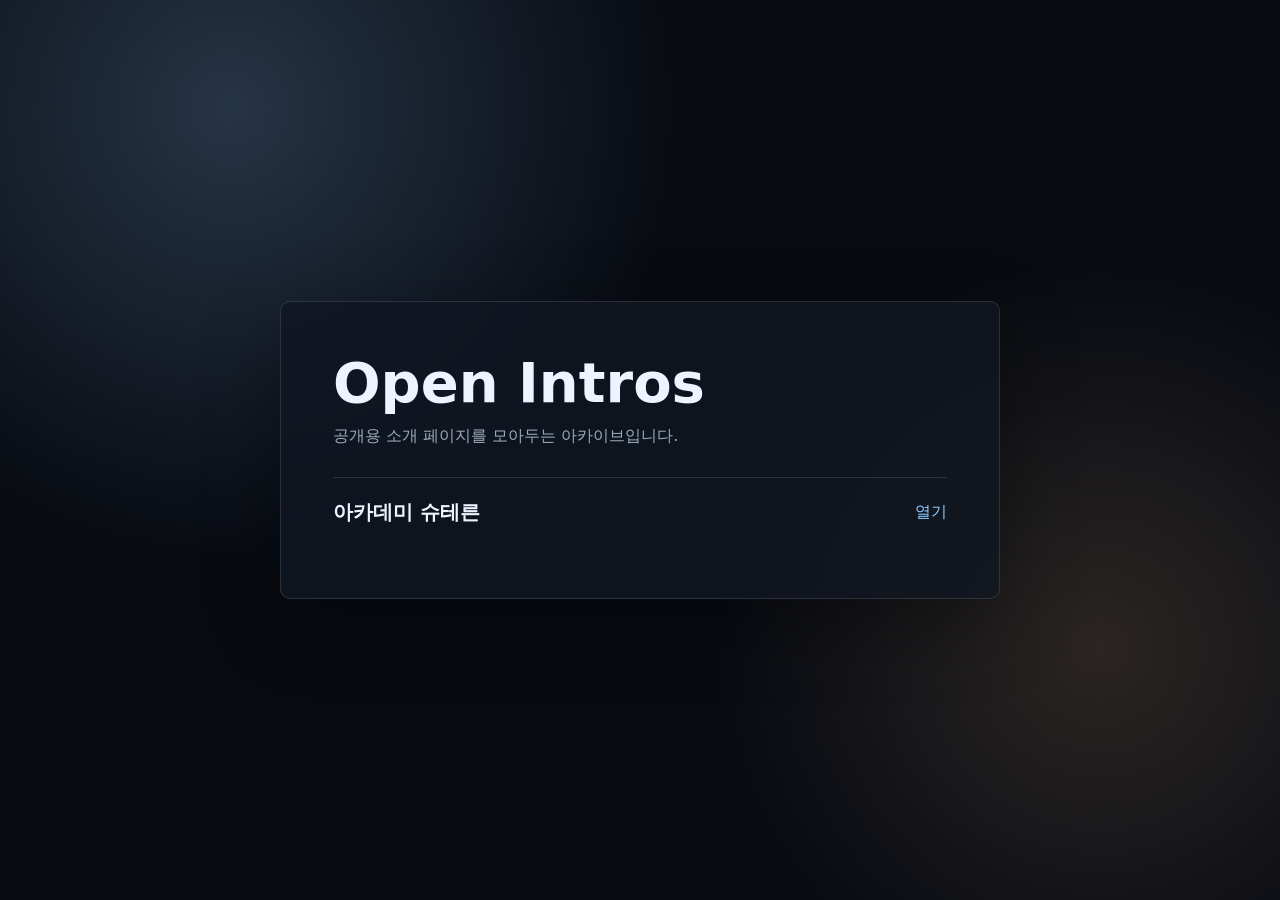
==== commit 858b52c4: "Move Academy Stern page into intro folder" ====
--- a/index.html
+++ b/index.html
@@ -1,581 +1,96 @@
-﻿<!doctype html>
+<!doctype html>
 <html lang="ko">
 <head>
   <meta charset="utf-8">
   <meta name="viewport" content="width=device-width, initial-scale=1">
-  <title>Academy Stern 소개 아카이브</title>
-  <meta name="description" content="별이 내리는 궤도 도시, 아카데미 슈테른. 눈부신 청춘의 일상과 가혹한 출격 임무가 교차하는 소년소녀들의 전시 학원 세계관 아카이브.">
-  <link rel="stylesheet" href="styles.css">
-  <script src="scripts.js" defer></script>
+  <title>Open Intros</title>
+  <meta name="description" content="공개 소개 페이지 아카이브.">
+  <style>
+    :root {
+      color-scheme: dark;
+      --bg: #080b12;
+      --panel: #111722;
+      --text: #edf3ff;
+      --muted: #9ba9bb;
+      --line: rgba(255, 255, 255, .12);
+      --accent: #8fc7ff;
+    }
+
+    * {
+      box-sizing: border-box;
+    }
+
+    body {
+      margin: 0;
+      min-height: 100vh;
+      display: grid;
+      place-items: center;
+      background:
+        radial-gradient(circle at 18% 12%, rgba(143, 199, 255, .22), transparent 28rem),
+        radial-gradient(circle at 86% 72%, rgba(255, 196, 137, .14), transparent 24rem),
+        var(--bg);
+      color: var(--text);
+      font-family: "Pretendard", "Noto Sans KR", system-ui, sans-serif;
+      line-height: 1.6;
+      padding: 32px;
+    }
+
+    main {
+      width: min(720px, 100%);
+      border: 1px solid var(--line);
+      background: color-mix(in srgb, var(--panel) 82%, transparent);
+      border-radius: 10px;
+      padding: clamp(28px, 5vw, 52px);
+      box-shadow: 0 24px 80px rgba(0, 0, 0, .32);
+    }
+
+    h1 {
+      margin: 0 0 10px;
+      font-size: clamp(32px, 7vw, 56px);
+      line-height: 1.05;
+      letter-spacing: 0;
+    }
+
+    p {
+      margin: 0 0 28px;
+      color: var(--muted);
+      font-size: 16px;
+    }
+
+    a {
+      display: flex;
+      justify-content: space-between;
+      gap: 18px;
+      align-items: center;
+      padding: 18px 0;
+      color: var(--text);
+      text-decoration: none;
+      border-top: 1px solid var(--line);
+    }
+
+    a strong {
+      font-size: 20px;
+      font-weight: 700;
+    }
+
+    a span {
+      color: var(--accent);
+      white-space: nowrap;
+    }
+
+    a:hover strong {
+      color: var(--accent);
+    }
+  </style>
 </head>
 <body>
-  <a class="skip-link" href="#world">본문으로 이동</a>
-  <div class="scroll-progress" aria-hidden="true"><span></span></div>
-  <div class="intro-effect" role="presentation" aria-hidden="true">
-    <div class="intro-stars"></div>
-    <div class="intro-core">
-      <span class="intro-ring intro-ring-a"></span>
-      <span class="intro-ring intro-ring-b"></span>
-      <span class="intro-ring intro-ring-c"></span>
-      <span class="intro-light"></span>
-    </div>
-    <div class="intro-title">
-      <span>Academy Stern</span>
-      <strong>Orbital City Archive</strong>
-    </div>
-    <button class="intro-skip" type="button">Skip</button>
-  </div>
-  <header class="site-header">
-    <a class="brand" href="#top">Academy Stern</a>
-    <nav class="nav" aria-label="주요 섹션">
-      <a href="#world">세계관</a>
-      <a href="#academy">아카데미</a>
-      <a href="#institutions">기관</a>
-      <a href="#resonance">공명</a>
-      <a href="#system">경보와 출격</a>
-      <a href="#sternkern">슈테른케른</a>
-      <a href="#life">학사와 생활</a>
-      <a href="#threat">외계침략체</a>
-      <a href="#characters">인물</a>
-      <a href="#glossary">용어</a>
-    </nav>
-  </header>
-
-  <main id="top">
-    <section class="hero">
-      <div class="hero-media" aria-hidden="true"></div>
-      <div class="hero-content">
-        <p class="eyebrow">Orbital City Archive</p>
-        <h1>아카데미 슈테른</h1>
-        <p class="hero-copy">
-          평범한 수업과 동아리 활동, 그리고 언제 울릴지 모르는 출격 경보.
-          아카데미 슈테른은 궤도 도시를 지키는 전시 교육기관입니다.
-          이곳의 학생들은 눈부신 청춘을 누리는 동시에, 자신의 '공명 적성'을 평가받으며 다가올 외계의 위협에 맞설 출격 후보로 길러집니다.
-        </p>
-        <div class="hero-actions" aria-label="빠른 이동">
-          <a href="#world">세계관 보기</a>
-          <a href="#characters">인물 아카이브</a>
-        </div>
-      </div>
-      <aside class="hero-panel" aria-label="핵심 정보">
-        <div>
-          <span>장르</span>
-          <strong>전시 학원, 궤도 도시 SF</strong>
-        </div>
-        <div>
-          <span>무대</span>
-          <strong>궤도 도시, 슈테른</strong>
-        </div>
-        <div>
-          <span>핵심</span>
-          <strong>청춘, 구속, 페어 공명</strong>
-        </div>
-      </aside>
-    </section>
-
-    <section id="world" class="section">
-      <div class="section-head">
-        <p class="eyebrow">01. World</p>
-        <h2>궤도 도시와 슈테른</h2>
-        <p>
-          칠흑 같은 우주에 떠 있는 거대한 방주, 궤도 도시.
-          그 중심부를 감싸는 비교적 평화로운 행정·교육 구역부터 외계 위협과 직접 맞닿은 서늘한 방벽권까지,
-          도시는 여러 겹의 궤도로 철저히 나뉘어 있습니다.
-          슈테른은 이 위태로운 요새 속에서 내일을 지켜내기 위해 세워진 특수 아카데미입니다.
-        </p>
-      </div>
-
-      <figure class="section-visual">
-        <img src="assets/orbital-city.png" alt="여러 겹의 궤도 도시와 중심 코어를 묘사한 일러스트">
-        <figcaption>동력부를 중심으로 여러 구역이 나뉜 궤도 도시. 안쪽은 행정과 교육, 바깥쪽은 산업 시설과 방벽권이다.</figcaption>
-      </figure>
-
-      <div class="image-band">
-        <article style="--bg:url('uploadSet/BG/1D.png')">
-          <h3>정문 광장</h3>
-          <p>아카데미의 얼굴이 되는 구역. 입학생, 교관, 행정 차량이 지나가는 곳이다. 슈테른의 질서와 분위기를 보여주는 대표 구역이다.</p>
-        </article>
-        <article style="--bg:url('uploadSet/BG/8D.png')">
-          <h3>학생 생활권</h3>
-          <p>강의실, 기숙사, 식당, 동아리방이 모인 구역. 학생들이 가장 오래 머무는 생활 공간이다. 경보가 울리면 가장 먼저 통제된다.</p>
-        </article>
-        <article style="--bg:url('uploadSet/BG/18N.png')">
-          <h3>방벽 구역</h3>
-          <p>도시 바깥과 가장 가까운 구역. 감시망과 출격 설비가 모여 있다. 외계 위협이 확인되면 출격 준비가 이곳에서 시작된다.</p>
-        </article>
-      </div>
-
-      <div class="feature-grid">
-        <article class="feature-card">
-          <h3>여러 겹의 궤도 도시</h3>
-          <p>
-            도시는 여러 궤도로 나뉜다. 안쪽에는 행정 구역과 아카데미 구역이 있다.
-            바깥쪽에는 시민 생활 구역, 산업 구역, 방벽 구역이 이어진다.
-          </p>
-        </article>
-        <article class="feature-card">
-          <h3>이동과 통제</h3>
-          <p>
-            같은 궤도 안에서는 순환선과 트램을 이용한다. 다른 궤도로 이동할 때는 환승항과 발사선,
-            포착 레일, 감속장, 도킹 장치를 거친다. 안쪽 구역일수록 신분 확인이 엄격하다.
-          </p>
-        </article>
-        <article class="feature-card">
-          <h3>방벽</h3>
-          <p>
-            방벽은 도시를 지키는 외곽 방어선이다. 감시, 격리, 출격, 잔해 처리의 기준이 된다.
-            균열이 발견되면 대피 명령과 출격 선발이 먼저 진행된다.
-          </p>
-        </article>
-      </div>
-
-      <div class="orbit-grid">
-        <article><span>중심부</span><h3>다이슨 스피어 코어</h3><p>도시의 동력과 생명 유지, 방벽 안정에 관여하는 중심 구조. 직접 접근은 엄격히 제한된다.</p></article>
-        <article><span>1궤도</span><h3>정부청사권</h3><p>행정, 방위 지휘, 특례 심사, 코어 접근 통제를 맡는 구역. 주요 명령과 문서가 이곳에서 나온다.</p></article>
-        <article><span>2궤도</span><h3>아카데미권</h3><p>슈테른, 메종 뤼미에르, 아카데미아 솔라리스가 있는 교육 구역. 적성자 선발, 연구, 훈련이 진행된다.</p></article>
-        <article><span>3궤도</span><h3>시민생활구역</h3><p>주거지, 상점, 병원, 일반 학교가 있는 생활권. 학생들의 가족과 과거가 남아 있는 구역이다.</p></article>
-        <article><span>4궤도</span><h3>산업구역</h3><p>식량 생산, 공장, 정비, 에너지 변환, 재순환 시설이 모인 구역. 도시의 일상 유지에 필요한 노동이 모인다.</p></article>
-        <article><span>5궤도</span><h3>방벽권</h3><p>외곽 방벽, 감시망, 요격 시설, 출격 게이트가 있는 구역. 외계 위협과 가장 먼저 맞닿는다.</p></article>
-      </div>
-    </section>
-
-    <section id="academy" class="section split-section">
-      <div class="section-head">
-        <p class="eyebrow">02. Academy</p>
-        <h2>학교이자 관리기관</h2>
-        <p>
-          아카데미 슈테른은 소년소녀들을 품은 울타리인 동시에, 이들을 전장으로 내보내는 전시 관리기관입니다.
-          왁자지껄한 동아리 활동과 설레는 축제 속에서도, 언제 울릴지 모르는 경보 방송 하나면 모든 일상이 멈춥니다.
-          학생들은 이곳에서 우정을 나누며 지식을 쌓아가는 한편, 자신의 '공명 적성'과 '출격 가치'를 냉혹하게 평가받습니다.
-        </p>
-      </div>
-      <div class="wide-card">
-        <div>
-          <h3>입학 절차</h3>
-          <p>
-            강당 집합, 개회 방송, 슈테른 시스템 안내, 금색 회중시계 배부가 진행된다.
-            이후 기숙사와 첫 시간표를 받는다. 생활 규칙과 단말 사용 제한도 이때 안내된다.
-          </p>
-        </div>
-        <div>
-          <h3>아카데미의 기준</h3>
-          <p>
-            성적만 보는 곳이 아니다. 공명 안정성, 적성, 부상 상태, 이전 출격 기록을 함께 본다.
-            가족의 거주권과 과거 기록도 심사 자료에 포함될 수 있다.
-          </p>
-        </div>
-      </div>
-
-      <div class="facility-grid">
-        <article><h3>본청</h3><p>행정 명령, 징계, 승인, 보고가 모이는 건물. 학생 관련 처분과 기록이 이곳에서 정리된다.</p></article>
-        <article><h3>교실동</h3><p>일반 수업과 전공 안내, 기초 평가가 이루어지는 건물. 경보가 내려오면 수업이 중단된다.</p></article>
-        <article><h3>전공동</h3><p>법학, 행정, 문학, 사회과학, 군사, 농업, 공학, 의학, 예술, 이학 실습이 이루어지는 건물이다.</p></article>
-        <article><h3>기숙사</h3><p>후보생은 주로 4인실을 사용한다. 정식 페어가 된 학생은 개인실이나 커플실을 배정받을 수 있다.</p></article>
-        <article><h3>공명평가동</h3><p>적성, 공명률, 감각 공유 내성, 출력 안정도를 측정하는 구역. 페어 배정과 출격 심사에 쓰인다.</p></article>
-        <article><h3>출격레일</h3><p>학생이 방벽권으로 이동할 때 쓰는 전용 시설. 일반 이동 시설이 아니라 출격용 동선이다.</p></article>
-      </div>
-    </section>
-
-    <section id="institutions" class="section">
-      <div class="section-head">
-        <p class="eyebrow">03. Institutions</p>
-        <h2>슈테른을 둘러싼 기관</h2>
-        <p>
-          학생들의 운명은 슈테른 안에서만 결정되지 않습니다.
-          궤도 이동 권한을 쥔 최상위 정부, 피비린내 나는 전장을 통제하는 방벽군,
-          그리고 권리와 예외를 저울질하는 특례심사국까지.
-          거주권과 생사를 쥐고 흔드는 톱니바퀴 같은 기관들이 학생들의 일상과 출격의 무게를 빈틈없이 옭아매고 있습니다.
-        </p>
-      </div>
-      <div class="institution-grid">
-        <article><h3>슈테른</h3><p>적성자 선발, 공명 평가, 교육, 페어 배정을 맡는 전시 아카데미. 금색 회중시계는 학생의 증표다.</p></article>
-        <article><h3>메종 뤼미에르</h3><p>예법과 사교 교육으로 알려진 여학원. 가문 인맥과 공식 행사에서 슈테른과 접점이 생긴다.</p></article>
-        <article><h3>아카데미아 솔라리스</h3><p>연구 중심 아카데미. 공명, 장치, 평가 자료를 분석한다. 연구 시연과 기술 지원을 맡는다.</p></article>
-        <article><h3>정부</h3><p>행정, 방위, 코어 통제를 맡는 최상위 기관. 궤도 이동 권한, 가족 거주권, 정책 특례에 관여한다.</p></article>
-        <article><h3>특례심사국</h3><p>전공점 사용, 졸업권, 정책 특례, 궤도 이동을 심사하는 기관. 모든 요청은 서류와 번호로 처리된다.</p></article>
-        <article><h3>방벽군</h3><p>방벽과 외곽 전장을 지키는 군 조직. 학생 페어가 출격할 때 후송로, 방위선, 요격 시설을 지원한다.</p></article>
-      </div>
-    </section>
-
-    <section id="resonance" class="section resonance-section">
-      <div class="section-head">
-        <p class="eyebrow">04. Resonance</p>
-        <h2>공명</h2>
-        <p>
-          '공명'은 두 사람의 영혼과 감각을 잇는 보이지 않는 끈이자,
-          아카데미가 출격 페어를 선발하는 가장 절대적인 척도입니다.
-          이는 단순한 호감이나 전투력을 넘어, 서로의 감각을 견뎌내는 내성과 출력의 안정을 요구합니다.
-          맹목적인 신뢰는 강한 무기가 되지만, 때로는 서로를 갉아먹는 치명적인 '과공명'의 늪으로 이끌기도 합니다.
-        </p>
-      </div>
-
-      <figure class="section-visual">
-        <img src="assets/resonance-pair.png" alt="슈테른트레거와 반휘터가 공명으로 연결되는 장면의 일러스트">
-        <figcaption>반휘터가 슈테른케른과 이어지면 코어 출력이 전장으로 전달된다. 그 출력은 슈테른트레거의 무장과 방어 형태가 된다.</figcaption>
-      </figure>
-
-      <div class="pair-grid">
-        <article><h3>슈테른트레거</h3><p>전장에 직접 나서는 역할. 공격, 방어, 돌파, 결정타를 맡는다. 반휘터의 보조가 안정되어야 제 기능을 낸다.</p></article>
-        <article><h3>반휘터</h3><p>머리 크기의 슈테른케른과 공명하는 역할. 코어 출력을 전장으로 연결한다. 가동 중에는 눈을 감고 장치에 집중한다.</p></article>
-        <article><h3>도플슈테른</h3><p>슈테른트레거와 반휘터가 1대1로 묶인 출격 페어. 공명률과 역할 적성이 맞으면 가매칭을 거쳐 정식 페어가 된다.</p></article>
-      </div>
-
-      <div class="resonance-scale">
-        <article><span>0-30</span><h3>불안정</h3><p>무장 형성과 방어 보조가 불안정하다. 명령 전달도 자주 어긋난다.</p></article>
-        <article><span>31-60</span><h3>기본 작동</h3><p>기본적인 작동은 가능하다. 실패와 지연이 많아 훈련과 재검사가 필요하다.</p></article>
-        <article><span>61-90</span><h3>안정권</h3><p>대부분의 작동이 안정된다. 이 단계부터 출격 후보로 검토된다.</p></article>
-        <article><span>91-100</span><h3>고공명</h3><p>출력과 반응 속도가 높다. 대신 감각 공유와 의존 문제가 강해진다.</p></article>
-        <article><span>100 초과</span><h3>과공명</h3><p>안정 범위를 넘은 상태. 감각 혼선, 통증 공유, 기억 역류, 폭주 위험이 생긴다.</p></article>
-      </div>
-
-      <div class="wide-card resonance-note">
-        <div>
-          <h3>관계와 수치의 경계</h3>
-          <p>
-            공명률은 단순한 호감도 표가 아니다. 신뢰, 이해, 의존, 집착이 모두 영향을 준다.
-            안정적인 신뢰는 힘이 되지만, 지나친 의존은 과공명으로 이어진다.
-          </p>
-        </div>
-        <div>
-          <h3>일반 생활과 출격 조건</h3>
-          <p>
-            공명이 낮은 학생은 일반 생활과 기초 과정에 머문다. 출격에는 안정적인 공명이 필요하다.
-            기준에 닿지 못한 조합은 관찰 유예, 재검사, 일반 졸업 과정으로 나뉜다.
-          </p>
-        </div>
-      </div>
-    </section>
-
-    <section id="system" class="section">
-      <div class="section-head">
-        <p class="eyebrow">05. Alert & Sortie</p>
-        <h2>경보와 출격</h2>
-        <p>
-          외계의 위협이 관측되는 순간, 단말기에 떨어지는 붉은 경보가 평화로운 교정에 정적을 부릅니다.
-          수업은 즉각 중단되고 생사를 넘나들 '출격 후보' 명단이 갱신됩니다.
-          전장으로 향하기 전 주어지는 며칠간의 짧은 휴가.
-          그것은 달콤한 보상이 아니라, 어쩌면 마지막이 될지도 모를 서늘한 작별의 시간입니다.
-        </p>
-      </div>
-
-      <div class="timeline">
-        <article>
-          <span>경보 일주일 전</span>
-          <h3>외계 경보</h3>
-          <p>
-            관제실 예보가 전교 방송과 단말 공지로 내려온다.
-            이 신호는 전투 개시가 아니라 출격 준비 시작을 뜻한다.
-            수업은 멈추고 후보 호출이 이어진다.
-          </p>
-        </article>
-        <article>
-          <span>선발과 재검사</span>
-          <h3>출격 후보</h3>
-          <p>
-            후보는 공명 안정성, 적성, 부상 상태, 이전 출격 기록, 특별 신청 여부로 다시 확인된다.
-            명단은 게시판과 단말, 교관 호출로 전달된다.
-            최종 조합은 마지막에 바뀔 수 있다.
-          </p>
-        </article>
-        <article>
-          <span>출격 전</span>
-          <h3>마지막 휴가</h3>
-          <p>
-            출격 예정자는 며칠 동안 휴가를 받는다.
-            보상보다는 마지막 정리와 휴식에 가까운 시간이다.
-            이 기간에 가족 연락, 의료 점검, 개인 정리가 이루어진다.
-          </p>
-        </article>
-        <article>
-          <span>생환 이후</span>
-          <h3>전공점과 특별 신청</h3>
-          <p>
-            생환한 학생은 전공점을 받는다.
-            전공점은 휴가, 의료 우선권, 거주권 보호, 시민권 회복, 기록 정리 신청에 쓰인다.
-            큰 신청일수록 더 많은 점수와 심사가 필요하다.
-          </p>
-        </article>
-      </div>
-    </section>
-
-    <section id="sternkern" class="section sternkern-section">
-      <div class="section-head">
-        <p class="eyebrow">06. Sternkern</p>
-        <h2>슈테른케른</h2>
-        <p>
-          반휘터가 자신의 의식을 연결해 막대한 코어의 에너지를 이끌어내는 심장부, 슈테른케른.
-          아카데미가 철저히 통제하는 이 조그만 중계 장치는 전장의 슈테른트레거에게 강대한 무장과 방패를 부여합니다.
-          하지만 가동 중 무방비 상태가 되는 반휘터에게는, 한순간의 집중력 흐트러짐이 끔찍한 공명 역류로 돌아오는 양날의 검이기도 합니다.
-        </p>
-      </div>
-      <figure class="section-visual">
-        <img src="assets/sternkern-device.png" alt="머리 크기의 슈테른케른 중계 장치를 묘사한 일러스트">
-        <figcaption>슈테른케른은 거대한 동력원이 아니다. 반휘터가 공명해 코어 출력을 넘기는 소형 중계 장치다.</figcaption>
-      </figure>
-      <div class="kern-layout">
-        <article class="kern-main">
-          <h3>코어 출력의 중계점</h3>
-          <p>
-            슈테른케른은 코어 출력을 그대로 쓰지 않는다.
-            반휘터의 공명을 거쳐 출력을 안정시키고, 방벽권 공명장으로 보낸다.
-            전달된 출력은 슈테른트레거의 전투 의장, 무기, 방어막, 보조 장치로 변환된다.
-          </p>
-          <p>
-            슈테른케른은 개인 장비가 아니다.
-            슈테른이 관리하는 장치이며, 정해진 절차 없이는 사용할 수 없다.
-            손상될 경우 공명 역류가 발생하고 공명률이 급격히 오른다.
-          </p>
-        </article>
-        <div class="kern-points">
-          <article><h3>가동 조건</h3><p>반휘터가 장치와 공명해야 한다. 출격에는 페어 공명률 70% 이상이 필요하다.</p></article>
-          <article><h3>가동 중 위험</h3><p>반휘터는 눈을 감고 장치에 집중한다. 이때 신체적으로 무방비 상태가 된다.</p></article>
-          <article><h3>감각과 사고</h3><p>반휘터는 슈테른트레거의 시각, 후각, 청각을 공유한다. 공명률 70% 이상부터는 의도적 사고 공유도 가능하다.</p></article>
-          <article><h3>해제와 역류</h3><p>집중이 풀리면 공명은 해제된다. 장치 손상은 공명 역류와 공명률 폭증으로 이어진다.</p></article>
-        </div>
-      </div>
-    </section>
-
-    <section id="life" class="section">
-      <div class="section-head">
-        <p class="eyebrow">07. Life</p>
-        <h2>학사와 일상</h2>
-        <p>
-          치열한 훈련과 무거운 책무 속에서도 학생들의 일상은 흘러갑니다.
-          중간고사와 기말고사, 시끌벅적한 동아리 준비와 반짝이는 축제의 밤.
-          하지만 이 모든 찬란한 순간들은 언제 떨어질지 모르는 외계 경보 아래 아슬아슬하게 유지되는 '허락된 평화'에 불과합니다.
-        </p>
-      </div>
-      <div class="calendar-grid">
-        <article>
-          <h3>학기</h3>
-          <p>연 2학기제다. 1학기는 3월부터 6월까지, 2학기는 9월부터 12월까지다.</p>
-        </article>
-        <article>
-          <h3>수업과 시험</h3>
-          <p>정규 수업, 과제, 기초 훈련, 평가가 진행된다. 8주차에는 중간고사, 15주차에는 기말고사가 있다.</p>
-        </article>
-        <article>
-          <h3>동아리</h3>
-          <p>학생회가 등록, 예산, 공간 배정을 맡는다. 전투 보조, 공학 제작, 문예, 음악, 공연, 원예, 신문 동아리가 있다.</p>
-        </article>
-        <article>
-          <h3>행사</h3>
-          <p>슈테른제, 기숙사 교류회, 동아리 공연회, 생환축하회, 추모등화제가 있다.</p>
-        </article>
-        <article>
-          <h3>평일</h3>
-          <p>오전과 오후에는 수업이 있다. 저녁과 밤에는 자습, 동아리, 상담, 보충 훈련이 이어진다.</p>
-        </article>
-        <article>
-          <h3>주말과 방학</h3>
-          <p>주말은 점호를 제외하면 비교적 자유롭다. 방학에는 귀가, 외박, 특별 휴가, 보충 훈련, 재평가가 있다.</p>
-        </article>
-      </div>
-    </section>
-
-    <section id="threat" class="section threat-section">
-      <div class="section-head">
-        <p class="eyebrow">08. Threat</p>
-        <h2>외계침략체</h2>
-        <p>
-          우주 너머에서 몰려오는 정체불명의 위협.
-          이들은 언어도, 지휘 체계도, 심지어 뚜렷한 악의조차 없는 기괴한 재앙입니다.
-          그저 코어의 에너지와 슈테른케른이 뿜어내는 공명파를 향해 맹렬히 쇄도할 뿐입니다.
-          이 차갑고 텅 빈 적들을 막아내기 위해, 오늘도 학생들은 파편이 흩날리는 전장으로 몸을 던집니다.
-        </p>
-      </div>
-
-      <figure class="section-visual">
-        <img src="assets/alien-invader.png" alt="방벽권 전장에 나타난 외계침략체를 묘사한 일러스트">
-        <figcaption>외계침략체는 코어 출력과 공명파에 반응하며 방벽권으로 쇄도한다.</figcaption>
-      </figure>
-
-      <div class="threat-grid">
-        <article>
-          <h3>감각</h3>
-          <p>열, 전자기, 공명파, 방벽 균열, 생체 전류에 반응한다. 규칙적인 진동에도 민감하다.</p>
-        </article>
-        <article>
-          <h3>구조</h3>
-          <p>규소질 갑피, 젤섬유, 공명 간섭 기관을 지닌다. 핵심낭을 파괴해야 확실하게 제압된다.</p>
-        </article>
-        <article>
-          <h3>형태</h3>
-          <p>압각, 침투, 군집, 공명 기생, 굴착형이 있다. 방벽군이 기록을 위해 붙인 임시 분류다.</p>
-        </article>
-        <article>
-          <h3>잔해</h3>
-          <p>도시 안에서는 오래 버티지 못한다. 잔류 흔적은 악몽, 감각 역류, 공명 잡음을 일으킨다. 전투 후 격리와 인계가 필요하다.</p>
-        </article>
-        <article>
-          <h3>전장</h3>
-          <p>관성 파편, 폐방벽재, 유리화 먼지, 얼어붙은 냉각수가 남는 환경이다. 거리감과 통신 상태가 자주 흔들린다.</p>
-        </article>
-        <article>
-          <h3>처리</h3>
-          <p>전투 뒤 잔해는 24시간 격리한다. 72시간 뒤 방벽군에 인계한다. 민간 반입과 재가공은 금지다.</p>
-        </article>
-        <article>
-          <h3>금기</h3>
-          <p>핵심낭 확인 전에는 승리 판정을 내리지 않는다. 단독 추격도 금지다.</p>
-        </article>
-        <article>
-          <h3>전술</h3>
-          <p>방위조는 후송로와 방벽선을 맡는다. 주공조는 핵심 섬멸을 맡는다. 두 조가 나뉘어 움직인다.</p>
-        </article>
-      </div>
-    </section>
-
-    <section id="characters" class="section">
-      <div class="section-head">
-        <p class="eyebrow">09. People</p>
-        <h2>인물 아카이브</h2>
-        <p>
-          궤도 도시와 아카데미의 톱니바퀴를 굴리는 자들, 그리고 그 체계 속에 놓인 이들의 기록입니다.
-          각자가 품은 비밀과 갈등, 외면할 수 없는 상처와 저마다의 신념이
-          이 차가운 궤도 위 세계관에 뜨거운 숨결을 불어넣습니다.
-        </p>
-      </div>
-
-      <div class="character-tools" aria-label="인물 분류">
-        <button type="button" class="is-active" data-character-filter="all" aria-pressed="true">전체</button>
-        <button type="button" data-character-filter="student" aria-pressed="false">학생</button>
-        <button type="button" data-character-filter="staff" aria-pressed="false">교직원·관계자</button>
-      </div>
-
-      <h3 class="group-title" data-character-heading="student">학생</h3>
-      <div class="character-grid" data-character-group="student">
-        <article class="character-card">
-          <img src="uploadSet/S01.png" alt="윤세라" loading="lazy">
-          <div><h4>윤세라</h4><p class="role">학생회장 · 법학 전공 · 징계 재심 담당</p><p>슈테른의 질서를 수호하는 학생회장. 흠잡을 데 없는 제복 아래, 차가운 규칙으로부터 학생들을 지켜내겠다는 무거운 책임을 홀로 삼키고 있습니다.</p><dl class="profile-facts"><dt>외형</dt><dd>검은 장발, 푸른 눈, 흰 장갑, 은색 배지</dd><dt>속마음</dt><dd>절차라는 방패로 아이들의 내일을 지켜내려는 절박한 보호 본능</dd><dt>갈등</dt><dd>지워진 출격 명단, 반려된 탄원서, 그리고 본청의 서늘한 압박</dd></dl></div>
-        </article>
-        <article class="character-card">
-          <img src="uploadSet/S02.png" alt="강유현" loading="lazy">
-          <div><h4>강유현</h4><p class="role">학생회 부회장 · 행정 예산 담당</p><p>예산 장부를 쥐고 아카데미의 살림을 책임지는 중재자. 섣부른 선의가 결국 목을 조르는 빚으로 돌아오는 궤도 도시의 생리를 누구보다 잘 압니다.</p><dl class="profile-facts"><dt>외형</dt><dd>갈색 머리, 금색 눈, 느슨한 넥타이, 예산 장부</dd><dt>속마음</dt><dd>무책임한 온정 대신, 냉정하지만 확실한 생존을 셈하려는 현실 감각</dd><dt>갈등</dt><dd>물자 부족, 가문의 보증, 청구서 뒤에 가려진 누군가의 목숨값</dd></dl></div>
-        </article>
-        <article class="character-card">
-          <img src="uploadSet/S03.png" alt="이나경" loading="lazy">
-          <div><h4>이나경</h4><p class="role">학생회 서기 · 기록실 회의록 담당</p><p>묵묵히 활자를 새기는 기록실의 서기. 삭제된 회의록과 사라진 이름들 사이에서, 왜곡되지 않은 온전한 진실을 남기기 위해 단말기를 놓지 않습니다.</p><dl class="profile-facts"><dt>외형</dt><dd>검은 단발, 회색 눈, 안경, 기록 단말</dd><dt>속마음</dt><dd>지워진 자들의 흔적을 어떻게든 붙잡아 두려는 활자에 대한 집착</dd><dt>갈등</dt><dd>폐쇄 서고의 비밀, 은폐된 기록, 아슬아슬한 백업 파일</dd></dl></div>
-        </article>
-        <article class="character-card">
-          <img src="uploadSet/S04.png" alt="백하린" loading="lazy">
-          <div><h4>백하린</h4><p class="role">사회과학 전공 · 방벽권 피난 기록 조사</p><p>방벽권 피난의 상흔을 안고 있는 학생. 목 끝까지 잠근 외투처럼 타인과의 거리를 두며, 낙관적인 안전 방송을 결코 믿지 않습니다.</p><dl class="profile-facts"><dt>외형</dt><dd>은색 단발, 푸른 눈, 목잠근 외투, 지도 케이스</dd><dt>속마음</dt><dd>누구에게도 기대지 않고 스스로 살아남아야 한다는 서늘한 생존 본능</dd><dt>갈등</dt><dd>지연되었던 대피 열차, 무너진 거주지, 아직도 끊겨 있는 무전</dd></dl></div>
-        </article>
-        <article class="character-card">
-          <img src="uploadSet/S05.png" alt="도재윤" loading="lazy">
-          <div><h4>도재윤</h4><p class="role">군사 전공 · 체육 훈련 특기생</p><p>승부와 성과로 자신의 가치를 증명하려는 군사 전공 학생. 땀에 젖은 훈련복과 감싸 쥔 손목은 살아남기 위해 발둥친 치열한 흔적입니다.</p><dl class="profile-facts"><dt>외형</dt><dd>짧은 검은 머리, 검은 눈, 훈련복, 감싼 손목</dd><dt>속마음</dt><dd>한 번의 패배가 곧 죽음일지도 모른다는 불안이 빚어낸 지독한 승부욕</dd><dt>갈등</dt><dd>오지 않았던 구조대, 몸을 혹사시키는 야간 훈련, 한계에 달한 경고 누적</dd></dl></div>
-        </article>
-        <article class="character-card">
-          <img src="uploadSet/S06.png" alt="한미루" loading="lazy">
-          <div><h4>한미루</h4><p class="role">농업 전공 · 공동식당과 식량 재배 담당</p><p>언제 무너질지 모르는 궤도 도시에서 꿋꿋하게 식물과 일상을 돌보는 농업 전공 학생. 화분 하나, 식사 한 끼의 온기가 가진 힘을 믿습니다.</p><dl class="profile-facts"><dt>외형</dt><dd>갈색 단발, 녹색 눈, 머리핀, 앞치마 복식</dd><dt>속마음</dt><dd>잿빛 전장 속에서도 결코 평범한 일상을 포기하지 않으려는 다정한 고집</dd><dt>갈등</dt><dd>만성적인 식량난, 공동식당의 텅 빈 배식구, 금지된 씨앗 반출</dd></dl></div>
-        </article>
-        <article class="character-card">
-          <img src="uploadSet/S07.png" alt="서지오" loading="lazy">
-          <div><h4>서지오</h4><p class="role">공학 전공 · 정비와 폐기장 부품 담당</p><p>기름 묻은 손으로 망가진 것들을 고쳐내는 공학 전공 학생. 쓸모를 다해 버려지는 것들에 대한 묘한 연민으로, 고장의 원인을 끝까지 파헤칩니다.</p><dl class="profile-facts"><dt>외형</dt><dd>흐트러진 회색 머리, 녹색 눈, 공구 조끼, 기름 묻은 손</dd><dt>속마음</dt><dd>망가진 부품도, 부서진 사람도 쉽게 포기하지 못하는 집요함</dd><dt>갈등</dt><dd>폐기장 뒷골목의 아르바이트, 미신고 부품, 우연히 주운 구조 신호</dd></dl></div>
-        </article>
-        <article class="character-card">
-          <img src="uploadSet/S08.png" alt="류아현" loading="lazy">
-          <div><h4>류아현</h4><p class="role">의학 전공 · 응급 분류 실습생</p><p>누구를 살릴지 정해야 하는 응급 분류의 십자가를 진 의학 전공 학생. 핏자국 묻은 흰 손수건처럼 지울 수 없는 죄책감을 안고 있습니다.</p><dl class="profile-facts"><dt>외형</dt><dd>검은 묶음머리, 갈색 눈, 의료 코트, 흰 손수건</dd><dt>속마음</dt><dd>누군가의 생사를 저울질해야 했던 고통, 그럼에도 흔들리지 않으려는 단호함</dd><dt>갈등</dt><dd>처참한 응급 분류표, 병동의 비명, 끝내 살리지 못한 환자 명단</dd></dl></div>
-        </article>
-        <article class="character-card">
-          <img src="uploadSet/S09.png" alt="차민결" loading="lazy">
-          <div><h4>차민결</h4><p class="role">문학 전공 · 학내 신문과 제보 담당</p><p>가벼운 농담 속에 날카로운 진실을 숨겨 나르는 문학 전공 학생. 모두가 쉬쉬하는 아카데미의 뒷이야기를 쫓으며 제보자의 그림자를 덮어줍니다.</p><dl class="profile-facts"><dt>외형</dt><dd>금갈색 머리, 푸른 눈, 캐주얼 재킷, 소문 노트</dd><dt>속마음</dt><dd>숨 막히는 현실을 비틀어 웃어넘기려는 냉소 섞인 문학적 저항</dd><dt>갈등</dt><dd>소문이 부른 부당 징계, 출처를 묻는 추궁, 굳게 잠긴 제보함</dd></dl></div>
-        </article>
-        <article class="character-card">
-          <img src="uploadSet/S10.png" alt="오시현" loading="lazy">
-          <div><h4>오시현</h4><p class="role">법학 전공 · 학생 변론과 징계 대응</p><p>부당한 권위와 징계에 맞서 방패를 자처하는 법학 전공 학생. 빈틈없는 복식만큼이나 꺾이지 않는 신념으로 학생들의 권리를 변론합니다.</p><dl class="profile-facts"><dt>외형</dt><dd>검은 장발, 붉은 갈색 눈, 각진 정장풍 복식, 문서함</dd><dt>속마음</dt><dd>불합리한 세계에 결코 순응하지 않으려는 날 선 정의감과 갈망</dd><dt>갈등</dt><dd>번번이 기각되는 탄원, 권력의 위헌적 지시, 어둠 속에 묻힌 판례</dd></dl></div>
-        </article>
-        <article class="character-card">
-          <img src="uploadSet/S11.png" alt="마리엘 권" loading="lazy">
-          <div><h4>마리엘 권</h4><p class="role">예술 전공 · 공연 무대 실연 담당</p><p>무대 위의 조명이 꺼진 뒤에도 완벽을 연기해야 하는 예술 전공 학생. 화려한 복식 뒤에는 누군가의 대역이라는 쓰라린 꼬리표가 숨어 있습니다.</p><dl class="profile-facts"><dt>외형</dt><dd>붉은 장발, 금색 눈, 리본, 무대 복식</dd><dt>속마음</dt><dd>누구의 대체품도 아닌, 온전한 자신으로서 인정받고 싶은 지독한 갈증</dd><dt>갈등</dt><dd>가문의 무거운 이름, 그림자 같은 대역 생활, 찢겨진 초대장</dd></dl></div>
-        </article>
-        <article class="character-card">
-          <img src="uploadSet/S12.png" alt="진태오" loading="lazy">
-          <div><h4>진태오</h4><p class="role">공학 전공 · 산업구역 정비 출신</p><p>산업구역의 찌든 매연을 안고 올라온 공학 전공 학생. 화상 입은 거친 손은 생계와 가족을 짊어진 그가 견뎌내야 했던 궤도 도시의 밑바닥을 보여줍니다.</p><dl class="profile-facts"><dt>외형</dt><dd>짧은 검은 머리, 갈색 눈, 작업복, 작업 장갑</dd><dt>속마음</dt><dd>버려지는 것에 대한 뼈저린 공포와 어떻게든 책임지려는 처절한 현실감각</dd><dt>갈등</dt><dd>낫지 않는 폐열 화상, 짓누르는 생계 채무, 정지된 작업 허가</dd></dl></div>
-        </article>
-        <article class="character-card">
-          <img src="uploadSet/S13.png" alt="노유진" loading="lazy">
-          <div><h4>노유진</h4><p class="role">사회과학 전공 · 상담 기록 보조</p><p>타인의 찢겨진 마음을 마주하는 상담 기록 보조 학생. 들춰내고 싶지 않은 아픔은 기꺼이 묻어두는 것이 진정한 위로라 믿는 조용한 관찰자입니다.</p><dl class="profile-facts"><dt>외형</dt><dd>갈색 장발, 회색 눈, 분홍 끈, 니트 복식</dd><dt>속마음</dt><dd>억지로 말하지 않아도 될 권리마저 지켜주고 싶은 깊고 차분한 통찰</dd><dt>갈등</dt><dd>누군가 훔쳐본 상담 기록, 유출자의 그림자, 봉인된 마음의 카드</dd></dl></div>
-        </article>
-        <article class="character-card">
-          <img src="uploadSet/S14.png" alt="에른스트 하" loading="lazy">
-          <div><h4>에른스트 하</h4><p class="role">이학 전공 · 공명 데이터 분석 담당</p><p>인간의 감정과 공명마저 수치화하려는 이학 전공 학생. 변덕스러운 마음조차 계산 가능한 공식에 대입하면 상처받지 않을 거라 믿습니다.</p><dl class="profile-facts"><dt>외형</dt><dd>금발, 청회색 눈, 정돈된 제복, 패턴 노트</dd><dt>속마음</dt><dd>설명할 수 없는 감정의 파도를 통제 가능한 변수로 묶어두려는 서글픈 이성</dd><dt>갈등</dt><dd>어긋나버린 예측 모델, 실패한 공명, 몰래 지워버린 계산 노트</dd></dl></div>
-        </article>
-      </div>
-
-      <h3 class="group-title" data-character-heading="staff">교직원과 관계자</h3>
-      <div class="character-grid staff-grid" data-character-group="staff">
-        <article class="character-card">
-          <img src="uploadSet/T01.png" alt="민가온" loading="lazy">
-          <div><h4>민가온</h4><p class="role">전투 교관 · 학생 후퇴 규정 담당</p><p>전장에 나서는 학생들의 등을 떠미는 교관. 헛된 영광이나 꿈보다, 어떻게든 살아서 돌아오는 내일이 훨씬 값지다고 가르칩니다.</p><dl class="profile-facts"><dt>외형</dt><dd>짧은 검은 머리, 검은 눈, 흉터, 검은 교관복</dd><dt>속마음</dt><dd>제자들의 낭만을 꺾어서라도 숨을 붙어있게 만들려는 가혹한 보호 본능</dd><dt>갈등</dt><dd>늦어버린 후퇴 명령, 차가운 교관 감찰, 차마 부치지 못한 전사자의 편지</dd></dl></div>
-        </article>
-        <article class="character-card">
-          <img src="uploadSet/T02.png" alt="정서윤" loading="lazy">
-          <div><h4>정서윤</h4><p class="role">공명 평가 연구원 · 페어 분석 담당</p><p>얇은 장갑 너머로 공명률을 차갑게 분석하는 연구원. 요동치는 감정과 불규칙한 인간성을 완벽한 데이터로 통제하려 애씁니다.</p><dl class="profile-facts"><dt>외형</dt><dd>푸른 머리, 회색 눈, 흰 연구복, 얇은 장갑</dd><dt>속마음</dt><dd>예측 불가능한 상실의 변수를 지워버리고 싶은 서늘한 기계적 냉정함</dd><dt>갈등</dt><dd>끊임없는 페어 매칭 실패, 윤리 위원회의 감사, 어둠 속의 저조도 로그</dd></dl></div>
-        </article>
-        <article class="character-card">
-          <img src="uploadSet/T03.png" alt="권라희" loading="lazy">
-          <div><h4>권라희</h4><p class="role">의료동 담당 · 상담 비밀 보호</p><p>규칙보다 맥박을 먼저 살피는 의료동의 안식처. 본청의 서늘한 보고 지침 속에서도, 상처 입은 아이들의 쉴 곳을 지켜내기 위해 분투합니다.</p><dl class="profile-facts"><dt>외형</dt><dd>검은 묶음머리, 갈색 눈, 흰 가운, 종이책</dd><dt>속마음</dt><dd>행정적 의무보다 망가진 몸과 마음을 꿰매는 일이 먼저라는 다정한 굳건함</dd><dt>갈등</dt><dd>의도된 보고 지연, 본청의 진료 감사, 기록에 남지 않은 은밀한 치료</dd></dl></div>
-        </article>
-        <article class="character-card">
-          <img src="uploadSet/T04.png" alt="오르트 빈터" loading="lazy">
-          <div><h4>오르트 빈터</h4><p class="role">기술 관리관 · 슈테른케른 점검 담당</p><p>슈테른케른을 정비하는 고독한 기술자. 기계는 거짓말을 하지 않으나, 장치를 다루는 인간의 나약함은 언제든 참사를 부를 수 있다고 굳게 믿습니다.</p><dl class="profile-facts"><dt>외형</dt><dd>은발, 회색 눈, 낡은 검은 장갑, 기술자 코트</dd><dt>속마음</dt><dd>깊은 불신을 지독하게 철저한 사고 예방으로 덮어버리려는 엄격함</dd><dt>갈등</dt><dd>끔찍했던 케른 역류 사고의 기억, 깐깐한 접근 보증, 피가 묻은 점검표</dd></dl></div>
-        </article>
-        <article class="character-card">
-          <img src="uploadSet/E01.png" alt="서문기" loading="lazy">
-          <div><h4>서문기</h4><p class="role">특례심사국 사무관 · 신청 심사 담당</p><p>절망적인 탄원서조차 규격에 맞지 않으면 가차 없이 반려하는 특례심사국 사무관. 예외와 온정은 결국 시스템을 붕괴시킬 뿐이라고 믿습니다.</p><dl class="profile-facts"><dt>외형</dt><dd>회색 정장, 검은 머리, 회색 눈, 금속 안경</dd><dt>속마음</dt><dd>누군가의 희망과 절망조차 서류의 잉크로 치환해버리는 지독한 관료적 효율</dd><dt>갈등</dt><dd>파기된 감정적 호소, 기계적인 도장 감사, 산더미 같은 반려 파일</dd></dl></div>
-        </article>
-        <article class="character-card">
-          <img src="uploadSet/E02.png" alt="나디아 로웰" loading="lazy">
-          <div><h4>나디아 로웰</h4><p class="role">방벽군 장교 · 철수와 방위선 지휘</p><p>의수가 된 오른팔로 전장의 교훈을 증명하는 방벽군 장교. 낭만적인 영웅담 대신, 최소한의 희생으로 방위선을 유지하는 차가운 셈법을 따릅니다.</p><dl class="profile-facts"><dt>외형</dt><dd>짧은 금발, 푸른 눈, 짙은 군복, 오른팔 의수</dd><dt>속마음</dt><dd>명예나 승리보다 누군가는 살아 돌아가야 한다는 핏빛 현장의 감각</dd><dt>갈등</dt><dd>지옥 같았던 철수 지연, 검열당하는 군사 명령, 처참한 방벽 균열도</dd></dl></div>
-        </article>
-      </div>
-    </section>
-
-    <section id="glossary" class="section">
-      <div class="section-head">
-        <p class="eyebrow">10. Glossary</p>
-        <h2>세계관 용어집</h2>
-        <p>
-          아카데미 슈테른과 궤도 도시를 둘러싼 고유의 법칙과 명칭들입니다.
-          이 낯설고도 위태로운 세계의 질서를 이해하고,
-          인물들의 서사에 온전히 빠져들기 위한 길라잡이가 되어줄 것입니다.
-        </p>
-      </div>
-      <div class="glossary-list">
-        <article><h3>궤도 도시</h3><p>여러 궤도로 나뉜 하늘 위 도시. 행정, 교육, 생활, 산업, 방벽 구역으로 구성된다.</p></article>
-        <article><h3>슈테른케른</h3><p>반휘터가 공명하는 머리 크기의 코어 출력 중계 장치. 도시 코어 자체는 아니다.</p></article>
-        <article><h3>공명</h3><p>페어가 전장과 장치에 맞춰지는 현상. 출력 안정도와 감각 공유에 영향을 준다.</p></article>
-        <article><h3>슈테른트레거</h3><p>전장에 직접 나서는 역할. 반휘터가 전달한 출력을 무장과 방어 형태로 받아 쓴다.</p></article>
-        <article><h3>반휘터</h3><p>슈테른케른과 공명하는 역할. 코어 출력을 전장으로 넘기고 슈테른트레거를 보조한다.</p></article>
-        <article><h3>도플슈테른</h3><p>슈테른트레거와 반휘터가 1대1로 묶인 정식 출격 페어. 공명률과 안정성 검증이 필요하다.</p></article>
-        <article><h3>출격 경보</h3><p>외계 위협 도달 전 내려오는 준비 신호. 후보 선발과 재검사가 시작된다.</p></article>
-        <article><h3>전공점</h3><p>생환한 학생에게 주어지는 점수. 휴가, 의료, 생활권 보호, 특별 신청에 쓰인다.</p></article>
-        <article><h3>특별 신청</h3><p>전공점을 사용해 원하는 일을 요청하는 제도. 신청 내용에 따라 심사와 반려가 따른다.</p></article>
-        <article><h3>졸업권</h3><p>전투 과정에서 빠질 수 있는 권리. 적성자에게는 충분한 전공점과 심사가 필요하다.</p></article>
-        <article><h3>과공명</h3><p>공명이 안정권을 넘어선 상태. 감각 혼선, 통증 공유, 기억 역류가 발생할 수 있다.</p></article>
-        <article><h3>금색 회중시계</h3><p>슈테른 학생의 증표. 학생증이자 관리 체계의 표식이다.</p></article>
-        <article><h3>출격레일</h3><p>슈테른 학생이 방벽권 전장으로 나갈 때 쓰는 전용 시설. 일반 이동 시설과 구분된다.</p></article>
-        <article><h3>생환축하회</h3><p>출격에서 살아 돌아온 학생을 위해 열리는 비공식 축하 자리.</p></article>
-        <article><h3>추모등화제</h3><p>전사자와 실종자를 기리는 야간 행사. 촛불, 명단, 묵념이 중심이다.</p></article>
-        <article><h3>슈테른제</h3><p>학기마다 열리는 대형 축제. 부스, 공연, 전공 전시, 푸드트럭이 모인다.</p></article>
-        <article><h3>삼원교류회</h3><p>슈테른, 메종 뤼미에르, 아카데미아 솔라리스가 함께 여는 분기 교류 행사.</p></article>
-      </div>
-    </section>
-
-    <section class="closing">
-      <p>
-        아카데미 슈테른의 시계는 평범한 학사 일정과 잔혹한 전시 상황을 동시에 가리킵니다.
-        일상과 생존, 그리고 공명으로 얽힌 관계들.
-        본 아카이브는 이 위태롭고도 찬란한 궤도 도시 속, 세계의 톱니바퀴가 되어가는 주요 인물과 시스템을 조망하기 위한 기록입니다.
-      </p>
-      <div class="closing-links" aria-label="빠른 이동">
-        <a href="#top">처음으로</a>
-        <a href="#characters">인물 아카이브</a>
-        <a href="#glossary">용어집</a>
-      </div>
-    </section>
+  <main>
+    <h1>Open Intros</h1>
+    <p>공개용 소개 페이지를 모아두는 아카이브입니다.</p>
+    <a href="academy-stern/">
+      <strong>아카데미 슈테른</strong>
+      <span>열기</span>
+    </a>
   </main>
-  <button class="back-to-top" type="button" aria-label="처음으로 이동">↑</button>
 </body>
 </html>
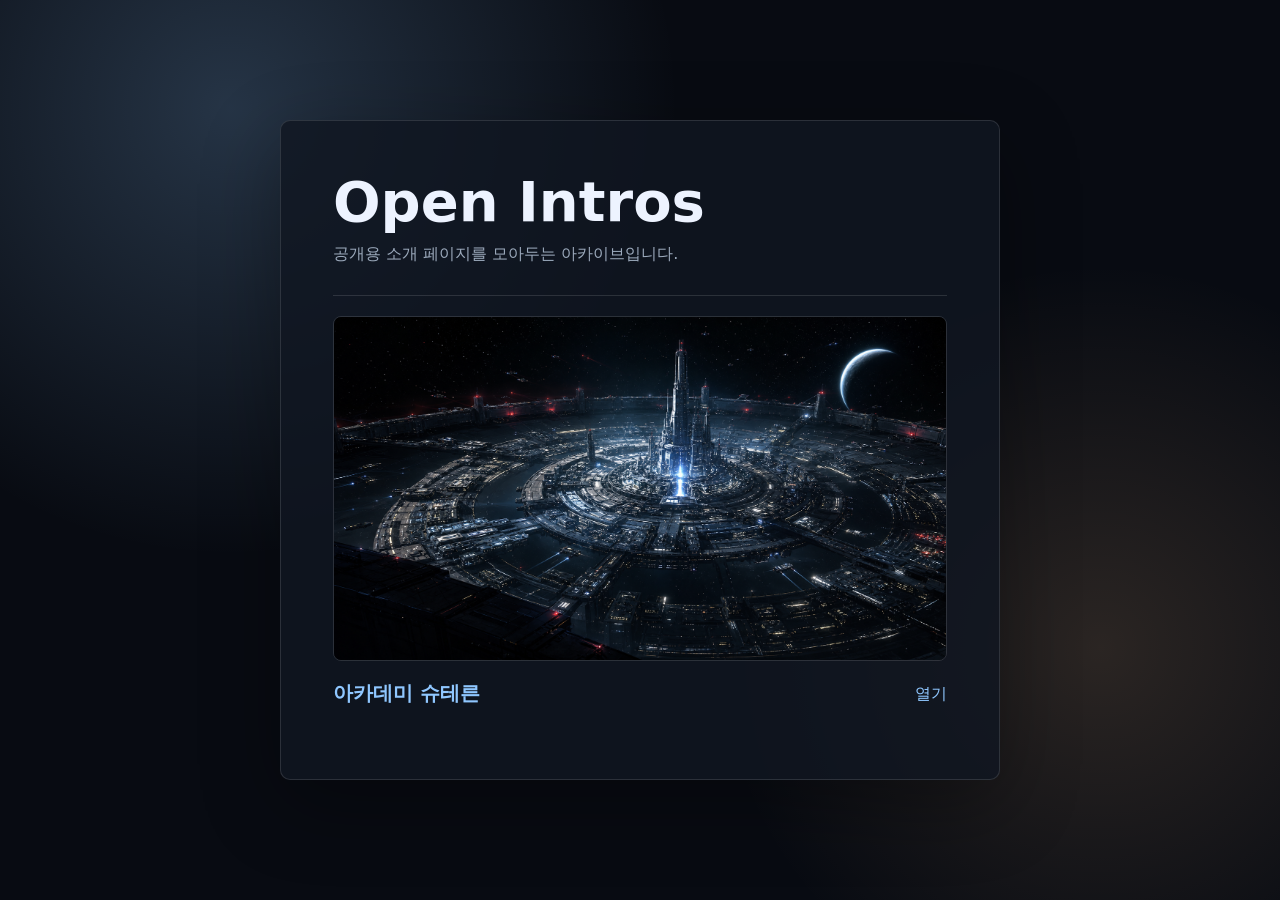
==== commit d92587e2: "Add Academy Stern link card image" ====
--- a/index.html
+++ b/index.html
@@ -57,28 +57,49 @@
       font-size: 16px;
     }
 
-    a {
+    .intro-card {
+      display: grid;
+      gap: 16px;
+      padding: 0 0 18px;
+      color: var(--text);
+      text-decoration: none;
+      border-top: 1px solid var(--line);
+      overflow: hidden;
+    }
+
+    .intro-card img {
+      width: 100%;
+      aspect-ratio: 16 / 9;
+      object-fit: cover;
+      border-radius: 8px;
+      margin-top: 20px;
+      border: 1px solid var(--line);
+      transition: transform .24s ease, filter .24s ease;
+    }
+
+    .intro-card:hover img {
+      transform: scale(1.015);
+      filter: brightness(1.1);
+    }
+
+    .intro-card-body {
       display: flex;
       justify-content: space-between;
       gap: 18px;
       align-items: center;
-      padding: 18px 0;
-      color: var(--text);
-      text-decoration: none;
-      border-top: 1px solid var(--line);
     }
 
-    a strong {
+    .intro-card strong {
       font-size: 20px;
       font-weight: 700;
     }
 
-    a span {
+    .intro-card span {
       color: var(--accent);
       white-space: nowrap;
     }
 
-    a:hover strong {
+    .intro-card:hover strong {
       color: var(--accent);
     }
   </style>
@@ -87,9 +108,12 @@
   <main>
     <h1>Open Intros</h1>
     <p>공개용 소개 페이지를 모아두는 아카이브입니다.</p>
-    <a href="academy-stern/">
-      <strong>아카데미 슈테른</strong>
-      <span>열기</span>
+    <a class="intro-card" href="academy-stern/" aria-label="아카데미 슈테른 소개 페이지 열기">
+      <img src="academy-stern/assets/academy-stern-card.png" alt="궤도 도시 아카데미 슈테른 배너">
+      <span class="intro-card-body">
+        <strong>아카데미 슈테른</strong>
+        <span>열기</span>
+      </span>
     </a>
   </main>
 </body>
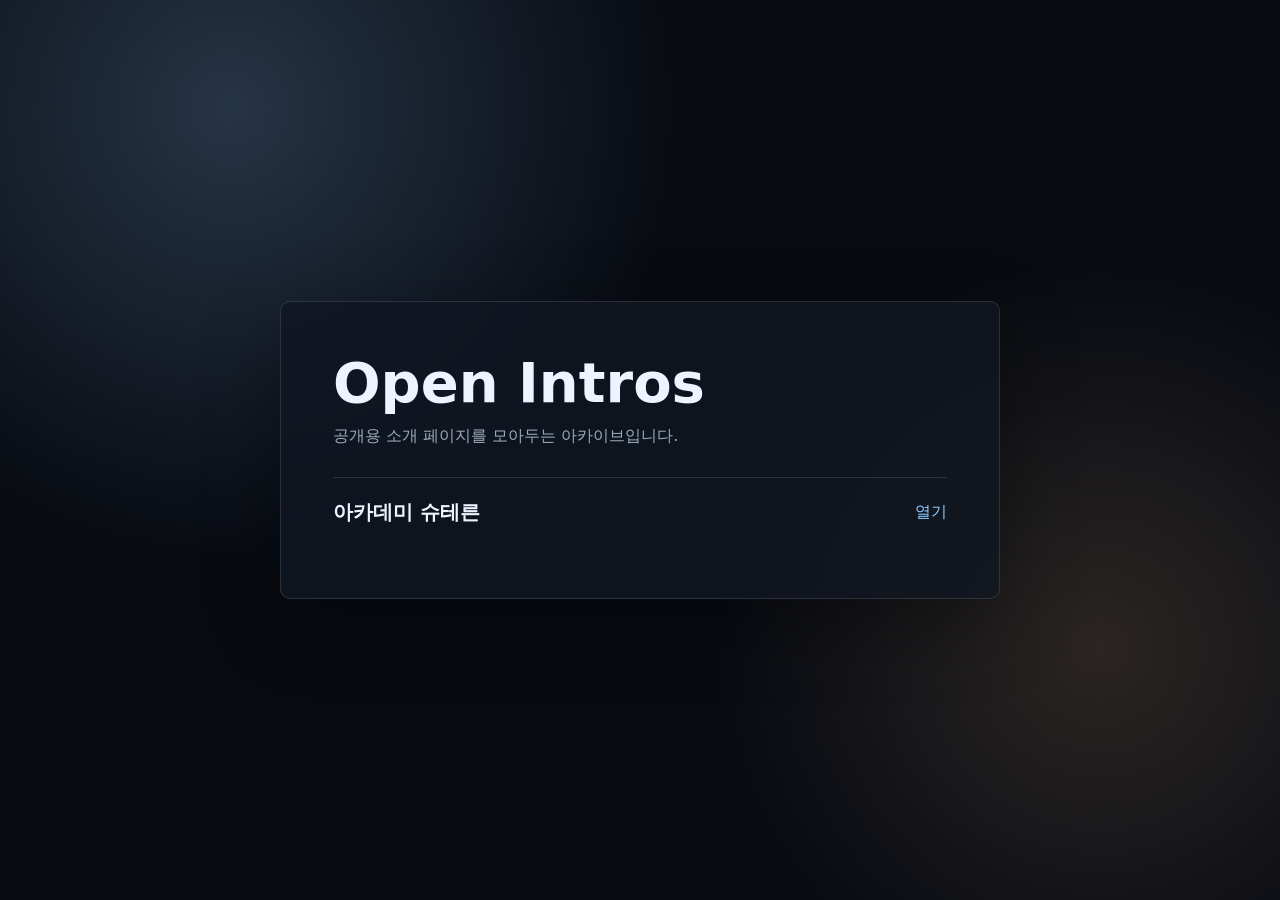
==== commit aadb9d29: "Revert "Add Academy Stern link card image" This reverts commit d92587e26df3aee9b9275f4b4134013c6cd6a" ====
--- a/index.html
+++ b/index.html
@@ -57,49 +57,28 @@
       font-size: 16px;
     }
 
-    .intro-card {
-      display: grid;
-      gap: 16px;
-      padding: 0 0 18px;
-      color: var(--text);
-      text-decoration: none;
-      border-top: 1px solid var(--line);
-      overflow: hidden;
-    }
-
-    .intro-card img {
-      width: 100%;
-      aspect-ratio: 16 / 9;
-      object-fit: cover;
-      border-radius: 8px;
-      margin-top: 20px;
-      border: 1px solid var(--line);
-      transition: transform .24s ease, filter .24s ease;
-    }
-
-    .intro-card:hover img {
-      transform: scale(1.015);
-      filter: brightness(1.1);
-    }
-
-    .intro-card-body {
+    a {
       display: flex;
       justify-content: space-between;
       gap: 18px;
       align-items: center;
+      padding: 18px 0;
+      color: var(--text);
+      text-decoration: none;
+      border-top: 1px solid var(--line);
     }
 
-    .intro-card strong {
+    a strong {
       font-size: 20px;
       font-weight: 700;
     }
 
-    .intro-card span {
+    a span {
       color: var(--accent);
       white-space: nowrap;
     }
 
-    .intro-card:hover strong {
+    a:hover strong {
       color: var(--accent);
     }
   </style>
@@ -108,12 +87,9 @@
   <main>
     <h1>Open Intros</h1>
     <p>공개용 소개 페이지를 모아두는 아카이브입니다.</p>
-    <a class="intro-card" href="academy-stern/" aria-label="아카데미 슈테른 소개 페이지 열기">
-      <img src="academy-stern/assets/academy-stern-card.png" alt="궤도 도시 아카데미 슈테른 배너">
-      <span class="intro-card-body">
-        <strong>아카데미 슈테른</strong>
-        <span>열기</span>
-      </span>
+    <a href="academy-stern/">
+      <strong>아카데미 슈테른</strong>
+      <span>열기</span>
     </a>
   </main>
 </body>
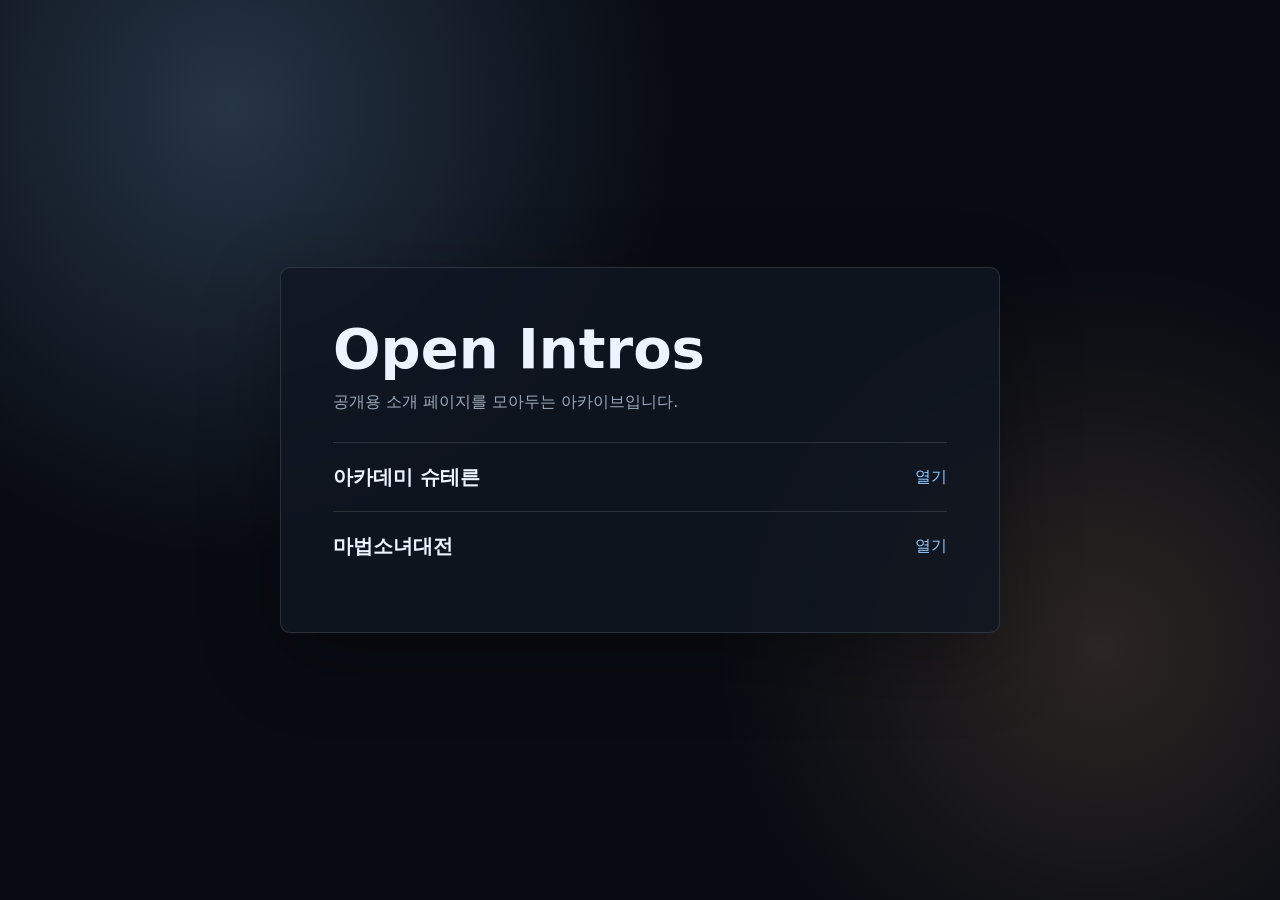
==== commit 7076c70e: "Organize magical intro assets" ====
--- a/index.html
+++ b/index.html
@@ -91,6 +91,10 @@
       <strong>아카데미 슈테른</strong>
       <span>열기</span>
     </a>
+    <a href="Magical/">
+      <strong>마법소녀대전</strong>
+      <span>열기</span>
+    </a>
   </main>
 </body>
 </html>
